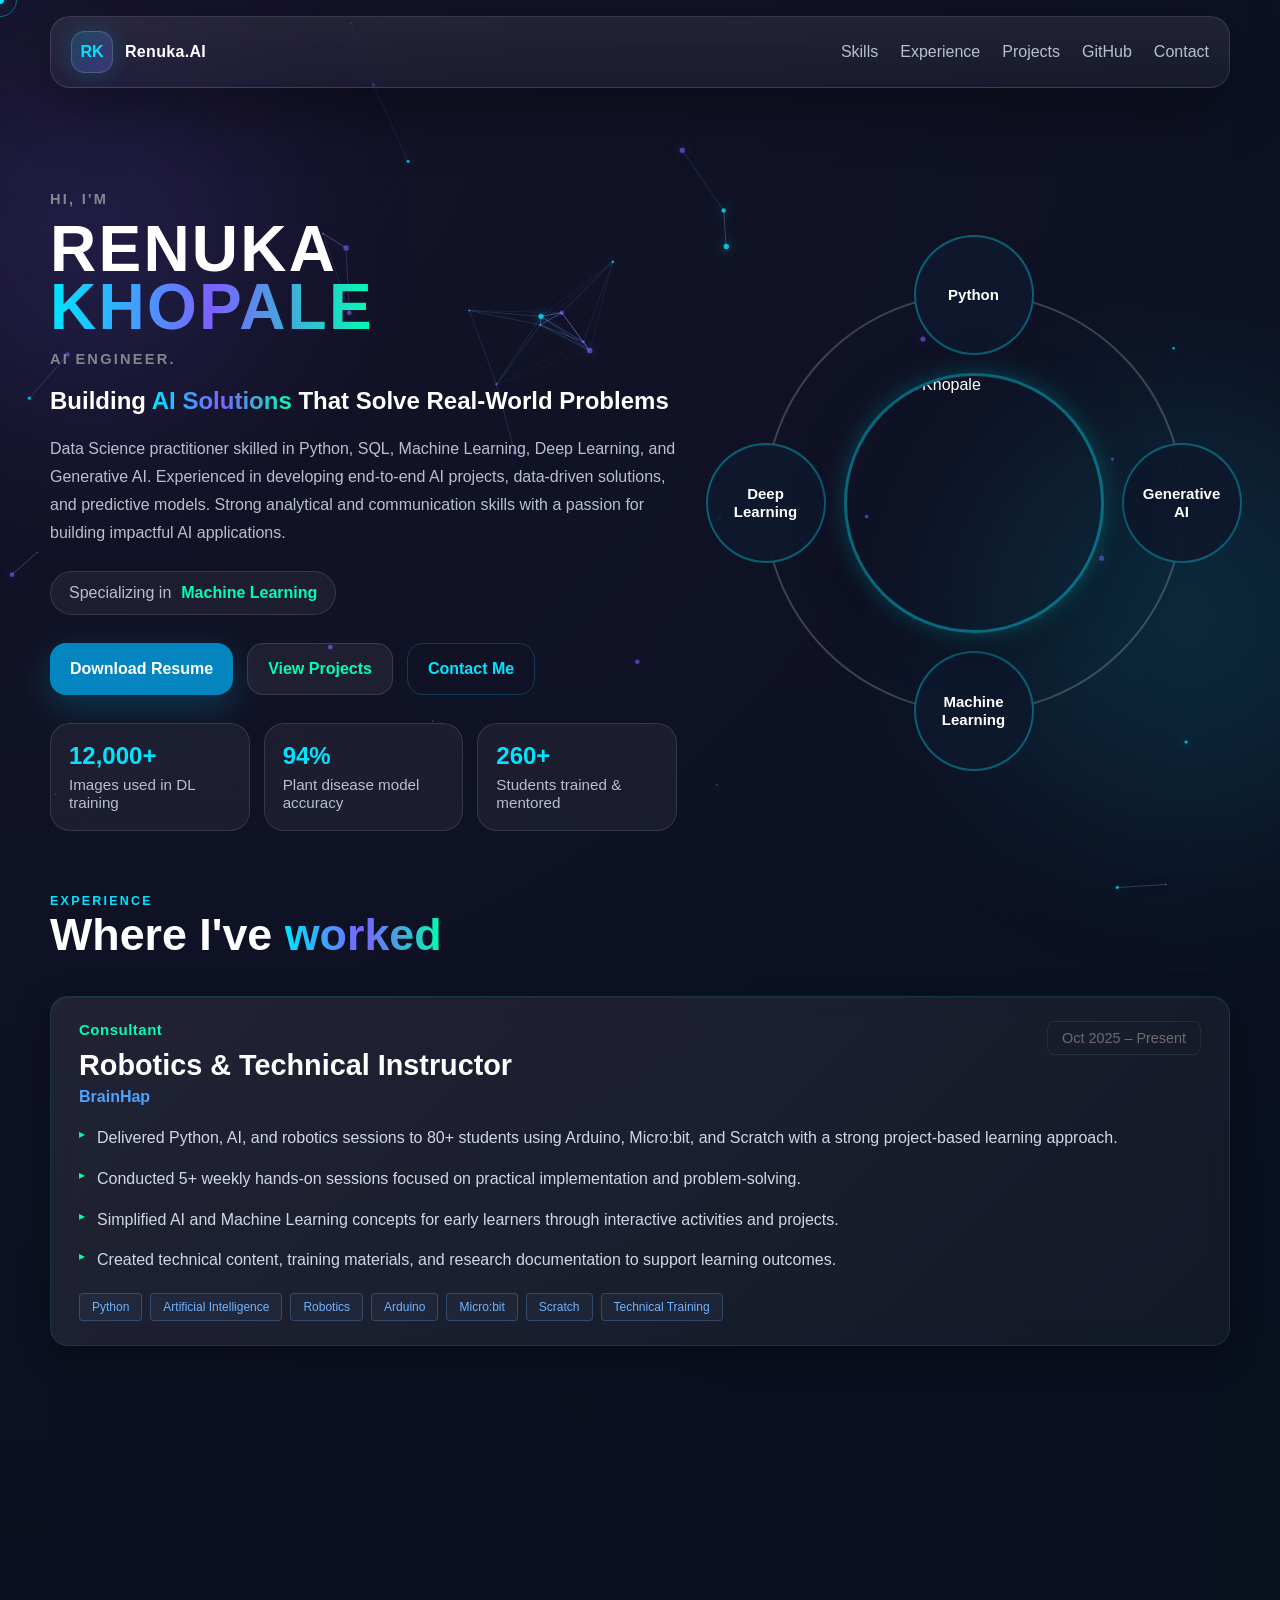
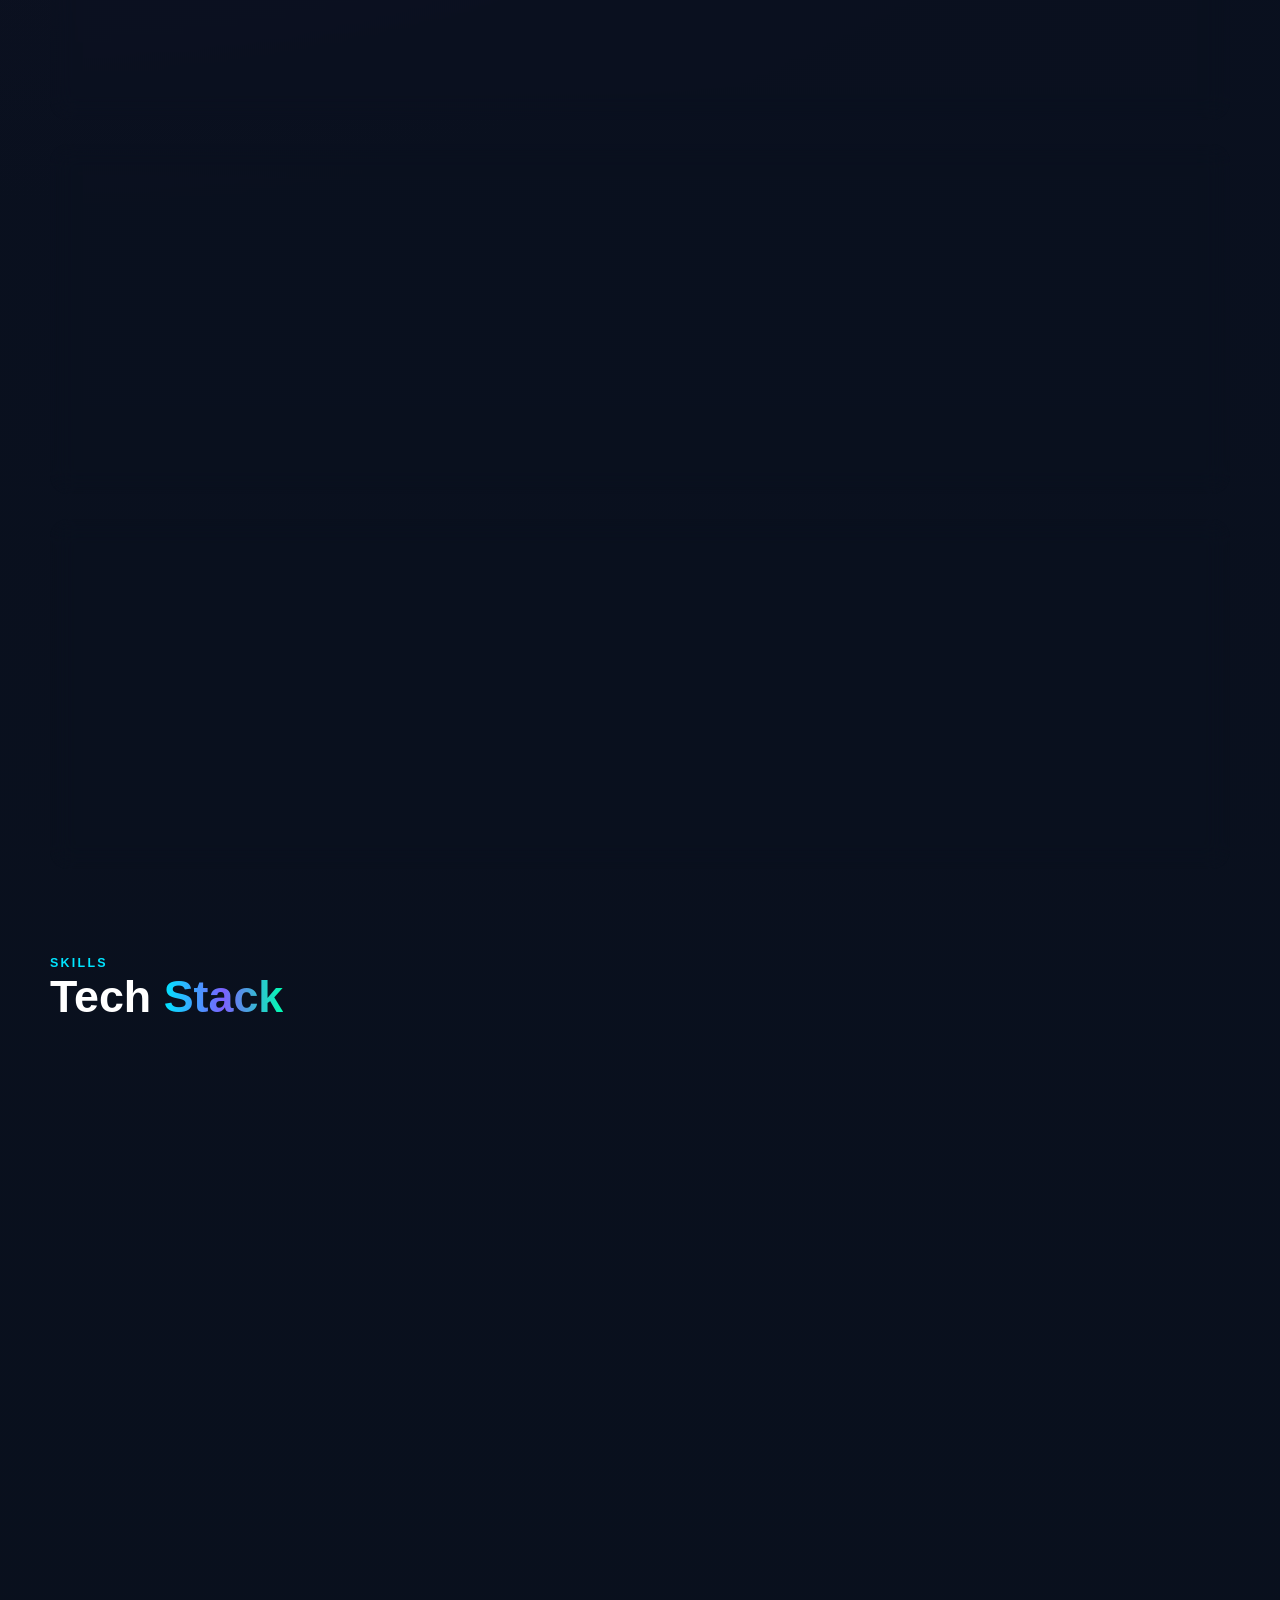
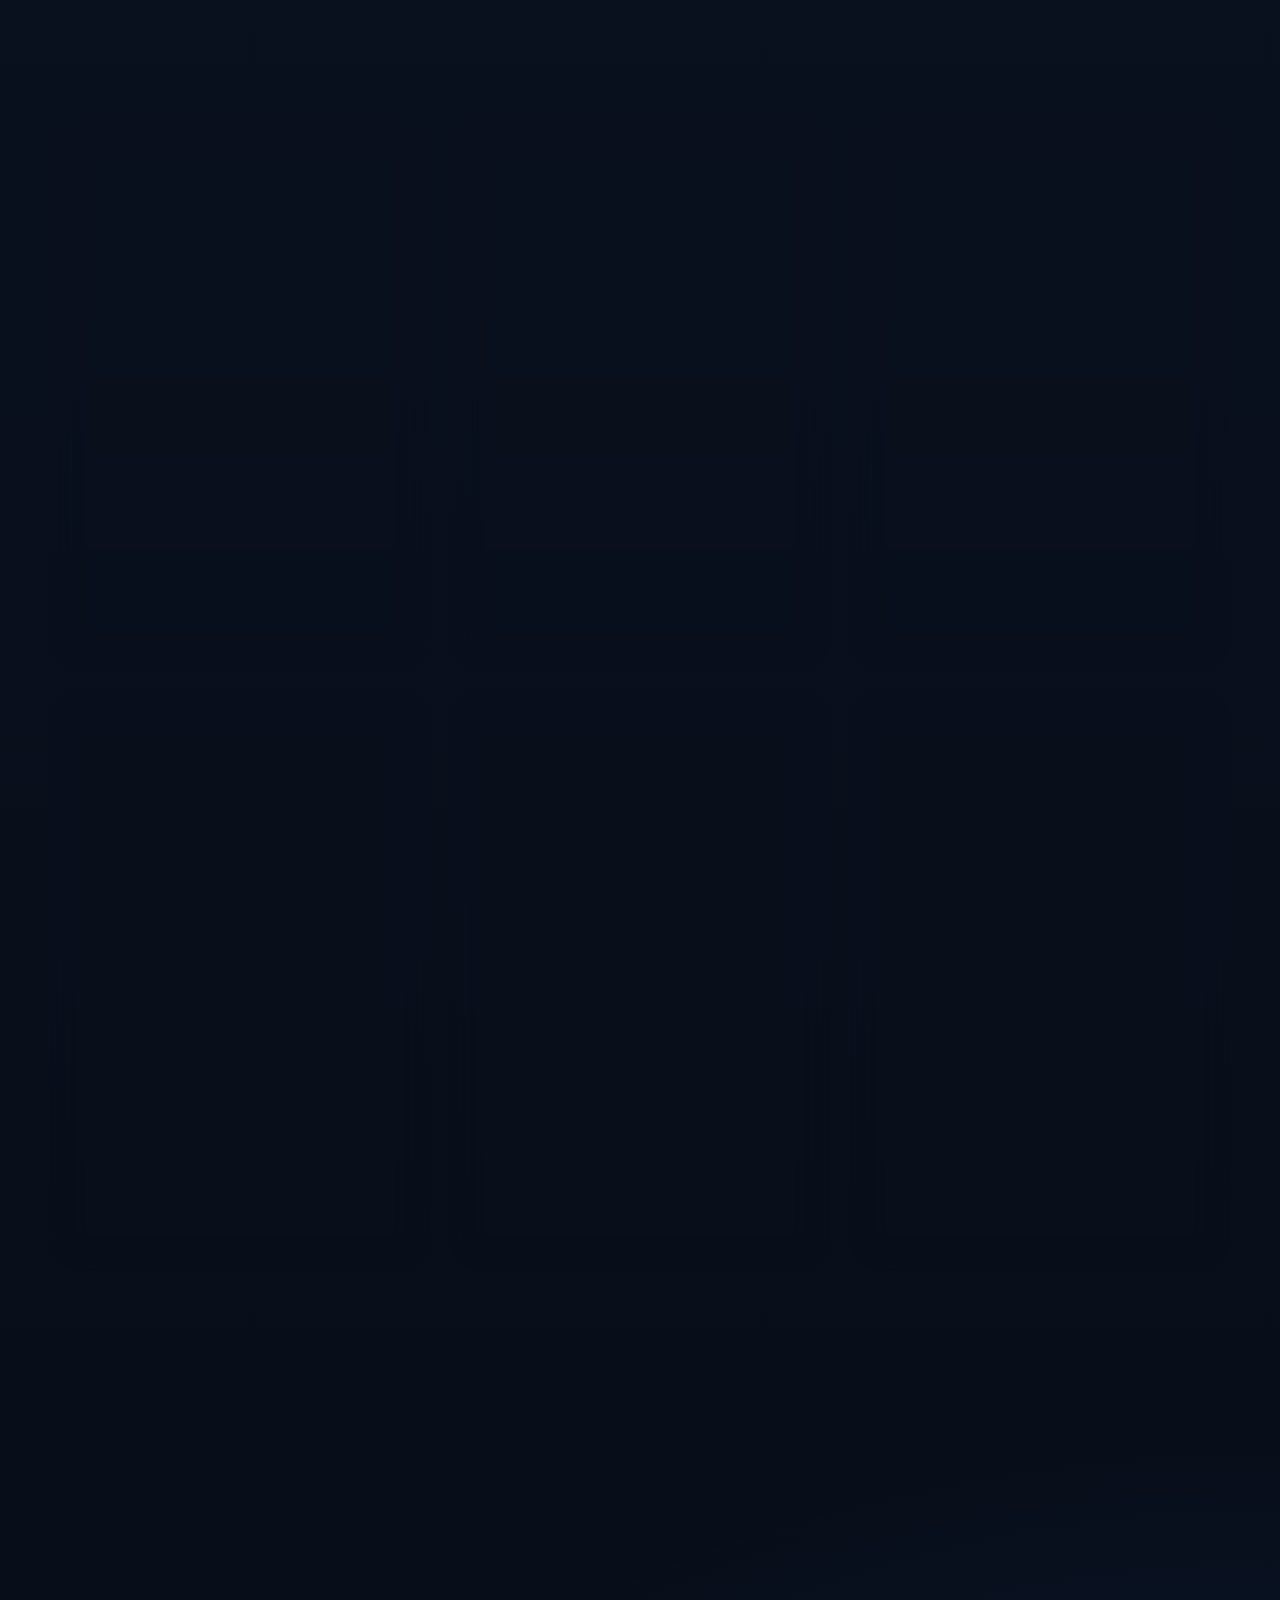
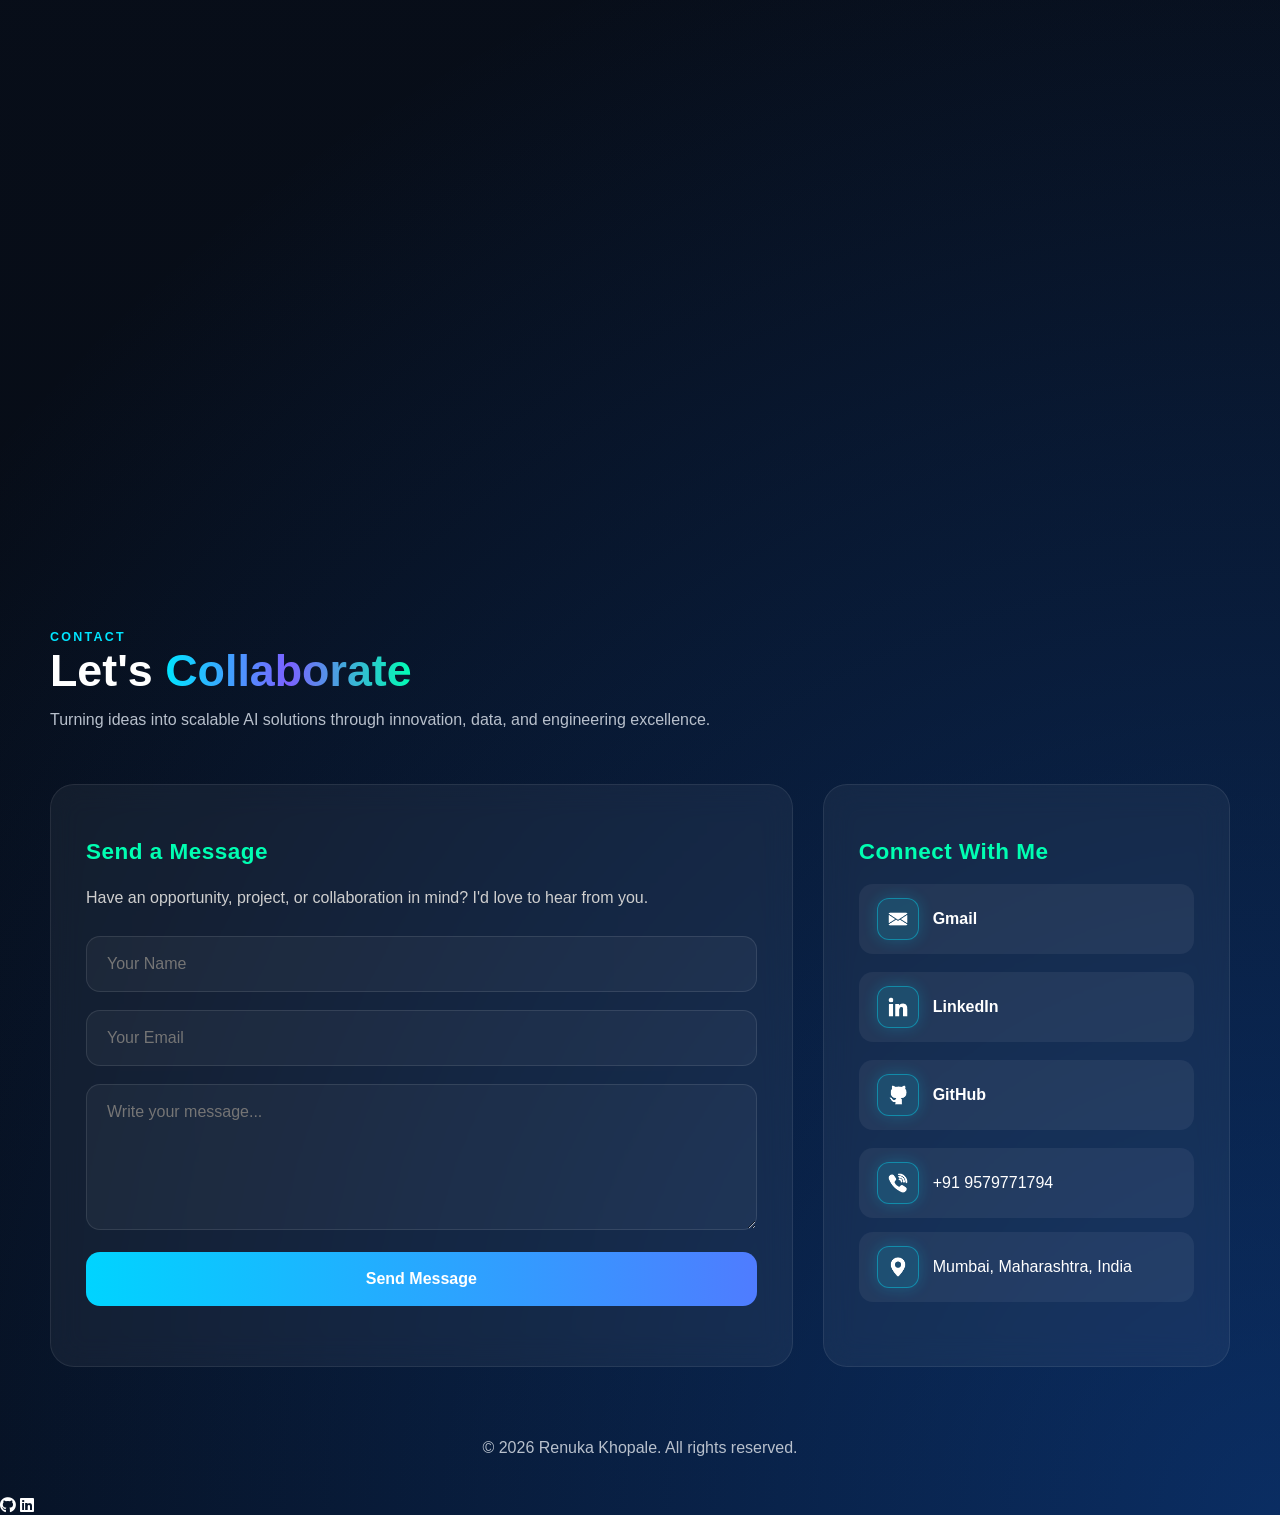
==== index.html @ acc3e75e "Add files via upload" ====
<!DOCTYPE html>
<html lang="en">
  <head>
    <meta charset="UTF-8" />
    <meta name="viewport" content="width=device-width, initial-scale=1.0" />
    <title>Renuka Khopale | AI Engineer Portfolio</title>
    <meta
      name="description"
      content="Premium AI/ML Engineer portfolio for Renuka Khopale featuring machine learning, generative AI, deep learning, NLP, and data science projects."
    />
    <meta
      name="keywords"
      content="Renuka Khopale, AI Engineer, Machine Learning Engineer, Data Scientist, Generative AI, NLP, Computer Vision, TensorFlow, LangChain, Python, SQL"
    />
    <meta name="author" content="Renuka Khopale" />
    <meta property="og:title" content="Renuka Khopale | AI Engineer Portfolio" />
    <meta
      property="og:description"
      content="Building AI Solutions That Solve Real-World Problems. Explore projects, experience, skills, and GitHub activity."
    />
    <meta property="og:type" content="website" />
    <meta property="og:image" content="https://avatars.githubusercontent.com/u/132749195?v=4" />
    <meta name="theme-color" content="#0B1020" />
    <link rel="preconnect" href="https://fonts.googleapis.com" />
    <link rel="preconnect" href="https://fonts.gstatic.com" crossorigin />
    <link
      href="https://fonts.googleapis.com/css2?family=Inter:wght@400;500;600;700;800&family=Space+Grotesk:wght@500;700&display=swap"
      rel="stylesheet"
    />
    <link
      rel="stylesheet"
      href="https://cdnjs.cloudflare.com/ajax/libs/font-awesome/6.5.2/css/all.min.css"
      integrity="sha512-SnH5WK+bZxgPHs44uWIX+LLJAJ9/2PkPKZ5QiAj6Ta86w+fsb2TkfNRXSx4Bx9x1M4TIDZQCSOxhV8u0W6Iw1g=="
      crossorigin="anonymous"
      referrerpolicy="no-referrer"
    />
    <link rel="stylesheet" href="styles.css" />
    <link rel="stylesheet"
          href="https://cdn.jsdelivr.net/gh/devicons/devicon@latest/devicon.min.css">
    <script type="application/ld+json">
      {
        "@context": "https://schema.org",
        "@type": "Person",
        "name": "Renuka Khopale",
        "jobTitle": "AI Engineer | Machine Learning Engineer | Data Scientist",
        "description": "Passionate AI and Data Science professional focused on Machine Learning, Deep Learning, Generative AI, Computer Vision, NLP, and Data Analytics.",
        "url": "#",
        "image": "https://avatars.githubusercontent.com/u/132749195?v=4",
        "email": "mailto:renukaskhopale@gmail.com",
        "sameAs": [
          "https://github.com/RenukaKhopale2023",
          "https://www.linkedin.com/in/renukakhopale/"
        ],
        "address": {
          "@type": "PostalAddress",
          "addressLocality": "Mumbai",
          "addressCountry": "India"
        }
      }
    </script>
    
  </head>
  


  
  <body>
    <canvas id="particle-canvas" aria-hidden="true"></canvas>
    <div class="mesh mesh-1"></div>
    <div class="mesh mesh-2"></div>
    <div class="cursor-dot"></div>
    <div class="cursor-ring"></div>

    <header class="site-header glass">
      <a class="brand" href="#home">
        <span class="brand-mark">RK</span>
        <span class="brand-text">Renuka.AI</span>
      </a>
      <nav class="site-nav" id="siteNav">
        <!-- <a href="#about">About</a> -->
        <a href="#skills">Skills</a>
        <a href="#experience">Experience</a>
        <a href="#projects">Projects</a>
        <a href="#github">GitHub</a>
        <a href="#contact">Contact</a>
      </nav>
      <button class="nav-toggle" id="navToggle" aria-label="Toggle navigation">
        <span></span><span></span><span></span>
      </button>
    </header>

    <main>
      <section class="hero section" id="home">
        <div class="container hero-grid">
          <div class="hero-copy reveal">
            <div class="eyebrow1">
              <!-- <span class="pulse"></span> -->
              <!-- <h1 class="h-name"> -->
      <class="text"><h3>Hi, I'm</h3></class>
      <h1><span class="name-white">Renuka</span><br><span class="gradient-text">Khopale</span><br></h1>
      <h3>AI Engineer.</h3>
    
            </div>
            <h2>
              Building <span class="gradient-text">AI Solutions</span>
              That Solve Real-World Problems
            </h2>
            <p class="hero-subtitle">
              Data Science practitioner skilled in Python, SQL, Machine Learning, 
              Deep Learning, and Generative AI. Experienced in developing end-to-end 
              AI projects, data-driven solutions, and predictive models. Strong analytical 
              and communication skills with a passion for building impactful AI applications.
            </p>
            <div class="typing-wrap glass-soft">
              <span class="typing-label">Specializing in</span>
              <span class="typing-text" id="typingText">Machine Learning</span>
            </div>
            <div class="hero-cta">
              <a class="btn btn-primary magnetic" href="assets/resume/Renuka_KCV.pdf" download>Download Resume</a>
              <a class="btn btn-secondary magnetic" href="#projects">View Projects</a>
              <a class="btn btn-ghost magnetic" href="#contact">Contact Me</a>
            </div>
            <div class="hero-trust-row">
              <div class="mini-stat glass-soft">
                 <strong style="color: var(--primary);">12,000+</strong>
                <span>Images used in DL training</span>
              </div>
              <div class="mini-stat glass-soft">
                <strong style="color: var(--primary);">94%</strong>
                <span>Plant disease model accuracy</span>
              </div>
              <div class="mini-stat glass-soft">
                <strong style="color: var(--primary);">260+</strong>
                <span>Students trained & mentored</span>
              </div>
            </div>
          </div>
           <div class="hero-visual reveal-delay">
            <!-- <div class="avatar-shell glass"> -->


          <div class="profile-orbit">

    <img
        src="https://avatars.githubusercontent.com/u/132749195?v=4"
        alt="Renuka Khopale"
        class="profile-image"
    >

    <div class="orbit">
        <!-- <div class="sg2-icon">⚙️</div> -->
        <div class="skill skill-top">Python</div>
        <div class="skill skill-right">Generative AI</div>
        <div class="skill skill-bottom">Machine Learning</div>
        <div class="skill skill-left">Deep Learning</div>
        
    </div>
</section>
<section class="section" id="experience">
        <div class="container">
          <div class="section-heading reveal">
            <span class="section-kicker">Experience</span>
            
            <h2>Where I've <span class="gradient-text">worked</span></h2>
            
            <!-- <h2>AI Engineer Focused on Data-Driven Solutions</h2> -->
          </div>


  <div class="xp-item">
  <div class="xp-header">
    <div class="xp-role-wrap">
      <div class="xp-badge-row">
        <span class="type-badge tb-consultant">Consultant</span>
      </div>
      <div class="xp-role">Robotics & Technical Instructor</div>
      <div class="xp-co">BrainHap</div>
    </div>
    <div class="xp-period">Oct 2025 – Present</div>
  </div>

  <div class="xp-body">
    <ul class="xp-pts">
      <li>Delivered Python, AI, and robotics sessions to 80+ students using Arduino, Micro:bit, and Scratch with a strong project-based learning approach.</li>
      <li>Conducted 5+ weekly hands-on sessions focused on practical implementation and problem-solving.</li>
      <li>Simplified AI and Machine Learning concepts for early learners through interactive activities and projects.</li>
      <li>Created technical content, training materials, and research documentation to support learning outcomes.</li>
    </ul>

    <div class="xp-chips">
      <span class="xchip">Python</span>
      <span class="xchip">Artificial Intelligence</span>
      <span class="xchip">Robotics</span>
      <span class="xchip">Arduino</span>
      <span class="xchip">Micro:bit</span>
      <span class="xchip">Scratch</span>
      <span class="xchip">Technical Training</span>
    </div>
  </div>
</div>
<div class="xp-item">
  <div class="xp-header">
    <div class="xp-role-wrap">
      <div class="xp-badge-row">
        <span class="type-badge tb-consultant">STEM Training</span>
      </div>
      <div class="xp-role">Robotics Educator</div>
      <div class="xp-co">Robobox</div>
    </div>
    <div class="xp-period">Jun 2025 – Sep 2025</div>
  </div>

  <div class="xp-body">
    <ul class="xp-pts">
      <li>Trained 60+ students in hardware programming, sensors, and circuit design through a structured STEM curriculum.</li>
      <li>70% of learners successfully built independent robotics and automation projects.</li>
      <li>Strengthened debugging, logical reasoning, and analytical thinking through hands-on activities.</li>
      <li>Bridged hardware concepts with software problem-solving using practical project-based learning.</li>
    </ul>

    <div class="xp-chips">
      <span class="xchip">Robotics</span>
      <span class="xchip">Arduino</span>
      <span class="xchip">Sensors</span>
      <span class="xchip">Circuit Design</span>
      <span class="xchip">STEM Education</span>
      <span class="xchip">Hardware Programming</span>
      <span class="xchip">Problem Solving</span>
    </div>
  </div>
</div>
           <div class="xp-item">
  <div class="xp-header">
    <div class="xp-role-wrap">
      <div class="xp-badge-row">
        <span class="type-badge tb-consultant">Education</span>
      </div>
      <div class="xp-role">Computer Teacher</div>
      <div class="xp-co">Felix Convent</div>
    </div>
    <div class="xp-period">Jun 2024 – May 2025</div>
  </div>

  <div class="xp-body">
    <ul class="xp-pts">
      <li>Delivered computer literacy and MS Office training to 120+ primary students across 10 grade levels.</li>
      <li>Improved student confidence in classroom computer-based tasks by 35% through interactive learning methods.</li>
      <li>Designed lesson plans tailored to three different learning ability levels to improve engagement and understanding.</li>
      <li>Strengthened communication, presentation, and classroom management skills while teaching diverse student groups.</li>
    </ul>

    <div class="xp-chips">
      <span class="xchip">MS Office</span>
      <span class="xchip">Computer Literacy</span>
      <span class="xchip">Lesson Planning</span>
      <span class="xchip">Classroom Management</span>
      <span class="xchip">Communication</span>
      <span class="xchip">Presentation Skills</span>
      <span class="xchip">Student Training</span>
    </div>
  </div>
</div>
            <div class="xp-item">
  <div class="xp-header">
    <div class="xp-role-wrap">
      <div class="xp-badge-row">
        <span class="type-badge tb-consultant">Internship</span>
      </div>
      <div class="xp-role">Data Science Intern</div>
      <div class="xp-co">Onprice Infotech Pvt. Ltd.</div>
    </div>
    <div class="xp-period">Dec 2023 – Apr 2024</div>
  </div>

  <div class="xp-body">
    <ul class="xp-pts">
      <li>Worked on data cleaning, preprocessing, visualization, and predictive modeling using Python, SQL, and machine learning techniques.</li>
      <li>Built and evaluated classification models using Scikit-Learn for data-driven insights and prediction tasks.</li>
      <li>Utilized MySQL queries for reporting, analysis, and extracting actionable business information.</li>
      <li>Developed modular and reusable Python applications following Object-Oriented Programming (OOP) principles.</li>
    </ul>

    <div class="xp-chips">
      <span class="xchip">Python</span>
      <span class="xchip">SQL</span>
      <span class="xchip">MySQL</span>
      <span class="xchip">Scikit-Learn</span>
      <span class="xchip">Machine Learning</span>
      <span class="xchip">Data Analysis</span>
      <span class="xchip">OOP</span>
    </div>
  </div>
</div>
          </div>
        </div>
      </section>
   
      <section class="section" id="skills">
        <div class="container">
          <div class="section-heading reveal">
            <span class="section-kicker">Skills</span>
            <h2>Tech <span class="gradient-text">Stack</span></h2>
          </div>
          <div class="skills-grid">
            <article class="skill-card glass tilt-card reveal">
            <strong style="color: var(--primary);">Machine Learning</strong>
            <div class="skill-head">
            </div>

              <ul class="tag-list">
                <li>Scikit-Learn</li><li>XGBoost</li><li>Random Forest</li><li>SVM</li>
              </ul>
              <div class="skill-meter"><span style="width: 88%"></span></div>
              <small>Classification, feature engineering, evaluation</small>
            </article>
            <article class="skill-card glass tilt-card reveal">
               <strong style="color: var(--primary);">Deep Learning</strong>
            <div class="skill-head">
            </div>
              <ul class="tag-list">
                <li>TensorFlow</li><li>Keras</li><li>PyTorch</li><li>OpenCV</li>
              </ul>
              <div class="skill-meter"><span style="width: 84%"></span></div>
              <small>Training pipelines, augmentation, image models</small>
            </article>
            <article class="skill-card glass tilt-card reveal">
              <strong style="color: var(--primary);">Generative AI</strong>
              <div class="skill-head">
              </div>
              <ul class="tag-list">
                <li>LangChain</li><li>OpenAI</li><li>RAG</li><li>Vector Databases</li>
              </ul>
              <div class="skill-meter"><span style="width: 90%"></span></div>
              <small>Prompt workflows, retrieval, LLM applications</small>
            </article>
            <article class="skill-card glass tilt-card reveal">
              <strong style="color: var(--primary);">Programming</strong>
            <div class="skill-head">
            </div>
              <ul class="tag-list">
                <li>Python</li><li>SQL</li><li>C++</li><li>OOP</li>
              </ul>
              <div class="skill-meter"><span style="width: 86%"></span></div>
              <small>Clean modular coding and API integration</small>
            </article>
            <article class="skill-card glass tilt-card reveal">
              <strong style="color: var(--primary);">Data Analytics</strong>
              <div class="skill-head">
              </div>
              <ul class="tag-list">
                <li>Pandas</li><li>NumPy</li><li>Power BI</li><li>Excel</li>
              </ul>
              <div class="skill-meter"><span style="width: 82%"></span></div>
              <small>Data cleaning, dashboards, business insight extraction</small>
            </article>
            <article class="skill-card glass tilt-card reveal">
              <strong style="color: var(--primary);">Web Technologies</strong>
              <div class="skill-head">
              </div>
              <ul class="tag-list">
                <li>Flask</li><li>Streamlit</li><li>HTML</li><li>CSS</li>
              </ul>
              <div class="skill-meter"><span style="width: 80%"></span></div>
              <small>Interactive web apps and AI demos</small>
            </article>
            <article class="skill-card glass tilt-card reveal">
              <strong style="color: var(--primary);">Visualization</strong>
              <div class="skill-head">
              </div>
              <ul class="tag-list">
                <li>Matplotlib</li><li>Seaborn</li><li>Plotly</li><li>Canva</li>
              </ul>
              <div class="skill-meter"><span style="width: 78%"></span></div>
              <small>Insight communication and narrative visualization</small>
            </article>
            <article class="skill-card glass tilt-card reveal">
              <strong style="color: var(--primary);">Databases & Tools</strong>
              <div class="skill-head">
              </div>
              <ul class="tag-list">
                <li>MySQL</li><li>Queries & Joins</li><li>Indexing</li><li>GitHub</li>
              </ul>
              <div class="skill-meter"><span style="width: 79%"></span></div>
              <small>Structured data workflows and developer tooling</small>
            </article>
          </div>
        </div>
      </section>


      <section class="section" id="projects">
        <div class="container">
          <div class="section-heading reveal">
            <span class="section-kicker">Projects</span>
            <h2>Real <span class="gradient-text">Impact</span></h2>
          </div>
          <div class="project-grid">
            
            <article class="project-card glass tilt-card reveal">
              <!-- <div class="project-visual visual-1"><span>CV + TensorFlow</span></div> -->
<div class="project-visual">
    <img src="leaf-01.png" alt="AI Crop Diagnosis">
    <span class="project-badge">CV + TensorFlow</span>
</div>
              <div class="project-body">
                <h3>AI Crop Diagnosis</h3>
                <p>Built an end-to-end Oil Leaf Disease Prediction model using CNNs for accurate agricultural disease detection and analysis.</p>
                <div class="project-tags"><span>Python</span><span>TensorFlow</span><span>Flask</span><span>OpenCV</span></div>
                <div class="project-actions">
                  <button class="btn btn-secondary open-modal" data-project="leaf">Live Demo</button>
                  <a class="btn btn-ghost" href="https://github.com/Renukaskhopale/AI-Crop-Diagnosis" target="_blank" rel="noreferrer">GitHub</a>
                </div>
              </div>
            </article>


    <article class="project-card glass tilt-card reveal">
  <div class="project-visual">
    <img src="Cold Mail-01-01.png" alt="AI-Powered Cold Email Generator">
    <span class="project-badge">RAG+LLM</span>
</div>
  <div class="project-body">
    <h3>AI-Powered Cold Email Generator</h3>
    <p>Developed a LangChain-based AI system generating personalized cold emails through context-aware retrieval and LLM responses.</p>

    <div class="project-tags">
      <span>LangChain</span>
      <span>RAG</span>
      <span>Meta Llama</span>
      <span>Streamlit</span>
      <span>Python</span>
    </div>

    <div class="project-actions">
      <button class="btn btn-secondary open-modal" data-project="coldemail">
        Live Demo
      </button>

      <a
        class="btn btn-ghost"
        href="https://github.com/Renukaskhopale/AI-Powered-Cold-Email-Generator"
        target="_blank"
        rel="noreferrer"
      >
        GitHub
      </a>
    </div>
  </div>
</article>


            <article class="project-card glass tilt-card reveal">
              <div class="project-visual">
    <img src="Ai agent.png" alt="AI-Powered Cold Email Generator">
    <span class="project-badge">Multi Ai Agent</span>
</div>
              <div class="project-body">
                <h3>Multi-Agent AI Career Assistant</h3>
                <p>Developed a RAG-based Multi-PDF chatbot using LangChain and vector search for accurate, context-aware document retrieval.</p>
                <div class="project-tags"><span>LangChain</span><span>OpenAI</span><span>FastAPI</span><span>OpenAI</span><span>RAG</span><span>PyTorch</span></div>
                <div class="project-actions">
                  <button class="btn btn-secondary open-modal" data-project="career">Live Demo</button>
                  <a class="btn btn-ghost" href="https://github.com/Renukaskhopale/Multi-Agent-AI-Career-Assistant" target="_blank" rel="noreferrer">GitHub</a>
                </div>
              </div>
            </article>


<article class="project-card glass tilt-card reveal">
  <div class="project-visual">
    <img src="Multi PDF Chatbots.png" alt="AI-Powered Cold Email Generator">
    <span class="project-badge">RAG + LLM</span>
</div>

  <div class="project-body">
    <h3>Multi-PDF Chatbot</h3>

    <p>
      Created a conversational document assistant that provides accurate answers and improves information discovery across multiple PDFs.
    </p>

    <div class="project-tags">
      

      <span>LangChain</span>
      <span>FAISS</span>
      <span>Gemini</span>
      <span>Streamlit</span>
      <span>Python</span>
    </div>

    <div class="project-actions">
      <button class="btn btn-secondary open-modal" data-project="pdfchatbot">
        Live Demo
      </button>

      <a
        class="btn btn-ghost"
        href="https://github.com/Renukaskhopale/Multi-PDF-Chatbot"
        target="_blank"
        rel="noreferrer"
      >
        GitHub
      </a>
    </div>
  </div>
</article>

            <article class="project-card glass tilt-card reveal">
              <div class="project-visual">
    <img src="NLP + Health.png" alt="AI-Powered Cold Email Generator">
    <span class="project-badge">NLP + Health</span>
</div>
              <div class="project-body">
                <h3>AI Healthcare Symptom Analyzer</h3>
                <p>NLP-driven assistant that analyzes symptom descriptions and generates preliminary structured health insights for awareness and triage support.</p>
                <div class="project-tags"><span>NLTK</span><span>spaCy</span><span>Scikit-Learn</span><span>Text Classification</span><span>Sentiment Analysis</span></div>
                <div class="project-actions">
                  <button class="btn btn-secondary open-modal" data-project="health">Live Demo</button>
                  <a class="btn btn-ghost" href="https://github.com/Renukaskhopale/AI-Healthcare-Symptom-Analyzer" target="_blank" rel="noreferrer">GitHub</a>
                </div>
              </div>
            </article>

            <article class="project-card glass tilt-card reveal">
              <div class="project-visual">
    <img src="Vision + Mobility.png" alt="AI-Powered Cold Email Generator">
    <span class="project-badge">Vision + Mobility</span>
</div>
              <div class="project-body">
                <h3>Urban Mobility Intelligence</h3>
                <p>Computer vision solution for monitoring roads, detecting vehicle density, and predicting congestion trends for smarter traffic decisions.</p>
                <div class="project-tags"><span>YOLO</span><span>OpenCV</span><span>Python</span><span>Deep Learning</span>
<span>Computer Vision</span></div>
                <div class="project-actions">
                  <button class="btn btn-secondary open-modal" data-project="traffic">Live Demo</button>
                  <a class="btn btn-ghost" href="https://github.com/Renukaskhopale/Urban-Mobility-Intelligence" target="_blank" rel="noreferrer">GitHub</a>
                </div>
              </div>
            </article>
          </div>
        </div>
      </section>

      <section class="section" id="certifications">
        <div class="container">
          <div class="section-heading reveal">
            <span class="section-kicker">Certifications</span>
            <h2>Expertise <span class="gradient-text">Development</span></h2>
          </div>
          <div class="cert-grid">
            <a class="cert-card glass reveal tilt-card" href="https://www.linkedin.com/in/renukakhopale/" target="_blank" rel="noreferrer">
              <span class="cert-org">Simplilearn</span>
              <h3>Introduction to Data Science</h3>
              <p>Issued Jan 2023</p>
              <span class="cert-link">Credential Reference ↗</span>
            </a>
            <a class="cert-card glass reveal tilt-card" href="https://www.linkedin.com/in/renukakhopale/" target="_blank" rel="noreferrer">
              <span class="cert-org">Udemy</span>
              <h3>HTML And CSS</h3>
              <p>Issued Aug 2021</p>
              <span class="cert-link">Credential Reference ↗</span>
            </a>
            <a class="cert-card glass reveal tilt-card" href="https://www.linkedin.com/in/renukakhopale/" target="_blank" rel="noreferrer">
              <span class="cert-org">EDUONIX</span>
              <h3>Introduction to Programming Using Python</h3>
              <p>Issued Aug 2021</p>
              <span class="cert-link">Credential Reference ↗</span>
            </a>
            <a class="cert-card glass reveal tilt-card" href="https://www.linkedin.com/in/renukakhopale/" target="_blank" rel="noreferrer">
              <span class="cert-org">Simplilearn</span>
              <h3>Data Science With Python</h3>
              <p>Listed on professional profile</p>
              <span class="cert-link">Credential Reference ↗</span>
            </a>
            <a class="cert-card glass reveal tilt-card" href="https://www.linkedin.com/in/renukakhopale/" target="_blank" rel="noreferrer">
              <span class="cert-org">Simplilearn</span>
              <h3>Machine Learning</h3>
              <p>Listed on professional profile</p>
              <span class="cert-link">Credential Reference ↗</span>
            </a>
          </div>
        </div>
      </section>

      <section class="section" id="achievements">
        <div class="container">
          <div class="section-heading reveal">
            <span class="section-kicker">Achievements</span>
            <h2>Success <span class="gradient-text">Stories</span></h2>
            
          </div>
          <div class="achievement-grid">
            <div class="achievement-card glass reveal tilt-card">
              
              <strong class="count gradient-text" data-target="6">0</strong><br>
              <span class="achievement-label">Projects</span>
            </div>
            <div class="achievement-card glass reveal tilt-card">
              <strong class="count gradient-text" data-target="5">0</strong><br>
              <span class="achievement-label">Certificates</span>
            </div>
            <div class="achievement-card glass reveal tilt-card">
                           <strong class="count gradient-text" data-target="260">0</strong><br>
                            <span class="achievement-label">Students Mentored</span>
            </div>
            <div class="achievement-card glass reveal tilt-card">
              <strong class="count gradient-text" data-target="94">0</strong><br>
                 <span class="achievement-label">Model Accuracy</span>
            </div>
          </div>
        </div>
      </section>

     

<section class="section" id="achievements">
        <div class="container">
          <div class="section-heading reveal">
            <span class="section-kicker">CONTACT</span>
           
             <h2>Let's <span class="gradient-text">Collaborate</span></h2>
        <p>
            Turning ideas into scalable AI solutions through innovation,
            data, and engineering excellence.
        </p>
    </div>

    <div class="contact-container">

        <!-- LEFT SIDE FORM -->


   


        <div class="contact-form-box">
            <!-- <h3>Send a Message</h3> -->
            <span class="type-badge tb-consultant"><h2>Send a Message</h2></span>
            <p>
                Have an opportunity, project, or collaboration in mind?
                I'd love to hear from you.
            </p>

            <form id="contact-form">

             <input type="text" name="from_name" placeholder="Your Name" required>

    <input type="email" name="from_email" placeholder="Your Email" required>

    <textarea name="message" rows="6" placeholder="Write your message..." required></textarea>

    <button type="submit">Send Message</button>

    <p id="status-message"></p>

</form>
        </div>

        <!-- RIGHT SIDE SOCIAL CARD -->
        <div class="contact-info-box">

          <span class="type-badge tb-consultant" id="contact">
    <h2>Connect With Me</h2>
</span>
 <!-- <p>Open to AI, Data Science, Machine Learning and Generative AI opportunities.</p> -->

<div class="social-links">

   <a href="mailto:renukaskhopale@gmail.com" target="_blank" class="linkedin-link">
    <div class="contact-icon">
        <img src="Icons-07.png" alt="Gmail">
    </div>
    <span>Gmail</span>
</a>

    <a href="https://www.linkedin.com/in/renukakhopale/" target="_blank" class="linkedin-link">
    <div class="contact-icon">
        <img src="Icons-09.png" alt="LinkedIn">
    </div>
    <span>LinkedIn</span>
</a>

 <a href="https://github.com/RenukaKhopale2023/" target="_blank" class="github-link">
    <div class="contact-icon">
        <img src="Icons-08.png" alt="GitHub">
    </div>
    <span>GitHub</span>
</a>
<div class="contact-info">

  <div class="contact-item">
      <div class="contact-icon">
        <img src="Icons-10.png" alt="GitHub">
    </div>
   
    <span>+91 9579771794</span>
</div>
    <div class="contact-item">
      <div class="contact-icon">
        <img src="Icons-11.png" alt="GitHub">
    </div>
   
    <span>Mumbai, Maharashtra, India</span>
</div>

</div>

            </div>

        </div>

    </div>

</form>
          </div>
        </div>
      </section>
    </main>

    <footer class="site-footer">
      <!-- <div class="container footer-grid"> -->
        <div>
          
      <div class="footer-bottom">
        <span>© <span id="year"></span> Renuka Khopale. All rights reserved.</span>
      </div>
    </footer>
    
    <div class="project-modal" id="projectModal" aria-hidden="true">
      <div class="modal-backdrop" data-close="true"></div>
      <div class="modal-card glass">
        <button class="modal-close" id="modalClose" aria-label="Close modal">×</button>
        <span class="modal-kicker">Project Preview</span>
        <h3 id="modalTitle">Project Title</h3>
        <p id="modalDescription">Project description</p>
        <ul id="modalFeatures" class="modal-features"></ul>
      </div>
    </div>

    <div class="floating-social">
    <a href="https://github.com/RenukaKhopale2023"
       target="_blank"
       aria-label="GitHub">
        <i class="fa-brands fa-github"></i>
    </a>

    <a href="https://www.linkedin.com/in/renukakhopale/"
       target="_blank"
       aria-label="LinkedIn">
        <i class="fa-brands fa-linkedin"></i>
    </a>
</div>

<script src="script.js"></script>
<script src="https://cdn.jsdelivr.net/npm/@emailjs/browser@4/dist/email.min.js"></script>
<script src="https://cdn.jsdelivr.net/npm/@emailjs/browser@4/dist/email.min.js"></script>

<script>
document.addEventListener("DOMContentLoaded", () => {

    emailjs.init({
        publicKey: "1EbYSazkoF5-cvOU3"
    });

    const form = document.getElementById("contact-form");
    const status = document.getElementById("status-message");

    if (!form) {
        console.error("contact-form not found");
        return;
    }

    form.addEventListener("submit", function (e) {

        e.preventDefault();

        if (status) {
            status.textContent = "Sending...";
        }

        emailjs.sendForm(
            "service_33mpkae",
            "template_uf6kmug",
            this
        )
        .then(() => {

            if (status) {
                status.textContent =
                    "✅ Message sent successfully!";
            }

            form.reset();

        })
        .catch((error) => {

            console.error(error);

            if (status) {
                status.textContent =
                    "❌ Failed to send message";
            }

        });

    });

});
</script>

</body>
</body>


</html>
---- styles.css ----
:root {
  --bg: #0b1020;
  --bg-soft: #121a33;
  --panel: rgba(255, 255, 255, 0.06);
  --panel-strong: rgba(255, 255, 255, 0.1);
  --border: rgba(255, 255, 255, 0.12);
  --text: #ffffff;
  --muted: #b8c0cc;
  --primary: #00e5ff;
  --secondary: #7b61ff;
  --accent: #00ffb2;
  --shadow: 0 20px 60px rgba(0, 0, 0, 0.35);
  --radius-lg: 28px;
  --radius-md: 20px;
  --radius-sm: 14px;
  --container: min(1180px, calc(100vw - 2rem));
}

.name-white {
    color: var(--text);
}

.name-white {
    color: white;
}
* {
  box-sizing: border-box;
}

html {
  scroll-behavior: smooth;
}

body {
  margin: 0;
  font-family: 'Montserrat', sans-serif;
  background:
    radial-gradient(circle at top left, rgba(24, 20, 44, 0.842), transparent 28%),
    radial-gradient(circle at bottom right, rgba(18, 105, 235, 0.363), transparent 26%),
    linear-gradient(180deg, #0a1020 0%, #09101d 55%, #060b14 100%);
  color: var(--text);
  overflow-x: hidden;
}

body.menu-open {
  overflow: hidden;
}

a {
  color: inherit;
  text-decoration: none;
}

img {
  max-width: 100%;
  display: block;
}

button,
input,
textarea {
  font: inherit;
}

button {
  border: 0;
  cursor: pointer;
}

#particle-canvas {
  position: fixed;
  inset: 0;
  width: 100%;
  height: 100%;
  z-index: -3;
}

.mesh {
  position: fixed;
  border-radius: 999px;
  filter: blur(90px);
  opacity: 0.5;
  z-index: -2;
  pointer-events: none;
}

.mesh-1 {
  width: 340px;
  height: 340px;
  top: 8%;
  left: -80px;
  background: rgba(123, 97, 255, 0.28);
  animation: floatBlob 14s ease-in-out infinite;
}

.mesh-2 {
  width: 420px;
  height: 420px;
  right: -120px;
  bottom: 8%;
  background: rgba(0, 229, 255, 0.22);
  animation: floatBlob 18s ease-in-out infinite reverse;
}

.container {
  width: var(--container);
  margin: 0 auto;
}

.section {
  position: relative;
  padding: 30px 0;
}

.glass,
.glass-soft {
  border: 1px solid var(--border);
  backdrop-filter: blur(18px);
  -webkit-backdrop-filter: blur(18px);
}

.glass {
  background: linear-gradient(180deg, rgba(255,255,255,0.08), rgba(255,255,255,0.04));
  box-shadow: var(--shadow);
}

.glass-soft {
  background: #ffffff0d;
}

.site-header {
  position: sticky;
  top: 16px;
  z-index: 50;
  width: var(--container);
  margin: 16px auto 0;
  border-radius: 20px;
  padding: 14px 20px;
  display: flex;
  align-items: center;
  justify-content: space-between;
}

.brand,
.footer-brand {
  display: inline-flex;
  align-items: center;
  gap: 12px;
  font-family: 'Montserrat', sans-serif;
  font-weight: 600;
}

.brand-mark {
  width: 42px;
  height: 42px;
  border-radius: 14px;
  display: grid;
  place-items: center;
  background: linear-gradient(135deg, rgba(0,229,255,0.18), rgba(123,97,255,0.3));
  border: 1px solid rgba(255,255,255,0.16);
  color: var(--primary);
  box-shadow: 0 0 24px rgba(0,229,255,0.18);
}

.brand-text {
  letter-spacing: 0.02em;
}

.site-nav {
  display: flex;
  gap: 22px;
  color: var(--muted);
}

.site-nav a {
  position: relative;
  transition: color 0.25s ease;
}

.site-nav a::after {
  content: '';
  position: absolute;
  left: 0;
  bottom: -6px;
  width: 100%;
  height: 2px;
  transform: scaleX(0);
  transform-origin: left;
  background: linear-gradient(90deg, var(--primary), var(--accent));
  transition: transform 0.3s ease;
}

.site-nav a:hover,
.site-nav a.active {
  color: var(--text);
}

.site-nav a:hover::after,
.site-nav a.active::after {
  transform: scaleX(1);
}

.nav-toggle {
  display: none;
  width: 48px;
  height: 48px;
  border-radius: 14px;
  background: rgba(255,255,255,0.05);
  align-items: center;
  justify-content: center;
  flex-direction: column;
  gap: 5px;
}

.nav-toggle span {
  width: 22px;
  height: 2px;
  background: #fff;
  border-radius: 99px;
  transition: 0.3s ease;
}

.hero {
  padding-top: 88px;
}

.hero-grid {
  display: grid;
  grid-template-columns: 1.1fr 0.9fr;
  gap: 40px;
  align-items: center;
}

.eyebrow1,
.section-kicker {
  /* display: inline-flex; */
  /* align-items: center; */
  gap: 15px;
  color: rgba(205, 230, 211, 0.548);
  text-transform: uppercase;
  letter-spacing: 0.18em;
  font-size: 0.78rem;
  font-weight: 600;
}

.eyebrow,
.section-kicker {
  /* display: inline-flex; */
  /* align-items: center; */
  gap: 10px;
  color: var(--primary);
  text-transform: uppercase;
  letter-spacing: 0.18em;
  font-size: 0.78rem;
  font-weight: 600;
}

.pulse,
.status-dot {
  width: 10px;
  height: 10px;
  border-radius: 999px;
  background: var(--accent);
  box-shadow: 0 0 0 0 rgba(0, 255, 178, 0.65);
  animation: pulse 2s infinite;
}

.hero h1,
.section-heading h2 {
  font-family: 'Montserrat', sans-serif;
  line-height: 0.9;
  margin: 5px 0;
}

.hero h1 {
  font-size: clamp(2.7rem, 5vw, 5rem);
  max-width: 12ch;
}

.gradient-text1 {
  background: linear-gradient(80deg, var(--primary), var(--text), var(--accent));
  -webkit-background-clip: text;
  background-clip: text;
  color: transparent;
}
.gradient-text {
  background: linear-gradient(90deg, var(--primary), var(--secondary), var(--accent));
  -webkit-background-clip: text;
  background-clip: text;
  color: transparent;
}

.hero-subtitle,
.section-heading p,
.about-timeline p,
.project-body p,
.cert-card p,
.contact-card,
.contact-form,
.site-footer p,
.repo-card p,
.github-panel p,
.experience-content p,
.experience-content li {
  color: var(--muted);
  line-height: 1.75;
}

.typing-wrap {
  margin-top: 24px;
  width: fit-content;
  border-radius: 999px;
  padding: 12px 18px;
  display: flex;
  gap: 10px;
  align-items: center;
}

.typing-label {
  color: var(--muted);
}

.typing-text {
  color: var(--accent);
  font-weight: 700;
}

.background-element{
    position: absolute;
    z-index: 1;
}

.github-link{
    position: relative;
    z-index: 10;
}

.hero-cta {
  display: flex;
  flex-wrap: wrap;
  gap: 14px;
  margin-top: 28px;
}

.btn {
  display: inline-flex;
  align-items: center;
  justify-content: center;
  min-height: 52px;
  padding: 0 20px;
  border-radius: 16px;
  font-weight: 700;
  transition: transform 0.25s ease, box-shadow 0.25s ease, background 0.25s ease;
  position: relative;
  overflow: hidden;
}

.btn:hover {
  transform: translateY(-3px);
}

.btn-primary {
  background: linear-gradient(135deg, rgb(5, 133, 192), rgb(5, 133, 192));
  color: var(--text);
  box-shadow: 0 12px 34px rgba(0, 229, 255, 0.18);
}

.btn-secondary {
  background: rgba(255,255,255,0.06);
  border: 1px solid rgba(255,255,255,0.12);
  color: var(--accent);
}

.btn-ghost {
  background: transparent;
  border: 1px solid rgba(0,229,255,0.22);
  color: var(--primary);
}

.hero-trust-row {
  display: grid;
  grid-template-columns: repeat(3, 1fr);
  gap: 14px;
  margin-top: 28px;
}

.mini-stat {
  padding: 18px;
  border-radius: 20px;
}

.mini-stat strong {
  display: block;
  margin-bottom: 6px;
  font-size: 1.5rem;
}

.mini-stat span {
  color: var(--muted);
  font-size: 0.95rem;
}

/* .hero-visual {
  display: flex;
  justify-content: center;
}

.avatar-shell {
  position: relative;
  width: min(470px, 100%);
  min-height: 560px;
  border-radius: 36px;
  padding: 28px;
  display: flex;
  justify-content: center;
  align-items: center;
  overflow: hidden;
}

.profile-image {
  width: min(300px, 72%);
  aspect-ratio: 1 / 1;
  object-fit: cover;
  border-radius: 30px;
  border: 1px solid rgba(255,255,255,0.14);
  position: relative;
  z-index: 3;
  box-shadow: 0 16px 60px rgba(0,0,0,0.35);
}

.orb,
.ring {
  position: absolute;
  border-radius: 999px;
}

.orb-1 {
  width: 180px;
  height: 180px;
  background: radial-gradient(circle, rgba(0,229,255,0.38), transparent 70%);
  top: 40px;
  right: 30px;
  animation: orbit 10s linear infinite;
}

.orb-2 {
  width: 220px;
  height: 220px;
  background: radial-gradient(circle, rgba(123,97,255,0.3), transparent 70%);
  bottom: 10px;
  left: 0;
  animation: orbit 14s linear infinite reverse;
} */
/* .profile-image {
  width: 280px;
  height: 280px;
  object-fit: cover;
  border-radius: 50%;
  border: 3px solid rgba(0,229,255,0.5);
  box-shadow:
      0 0 25px rgba(0,229,255,0.3),
      0 16px 60px rgba(0,0,0,0.4);
} */

.profile-orbit{
    position:relative;
    width:500px;
    height:500px;
    margin:auto;
    display:flex;
    justify-content:center;
    align-items:center;
}

/* Fixed Profile Image */

.profile-image{
    width:260px;
    height:260px;
    object-fit:cover;
    border-radius:50%;
    position:absolute;
    z-index:5;

    border:3px solid rgba(0,229,255,.4);

    box-shadow:
        0 0 25px rgba(0,229,255,.25),
        0 10px 50px rgba(0,0,0,.4);
}

/* Orbit Circle */

.orbit{
    position:absolute;
    width:420px;
    height:420px;
    border:2px solid rgba(255,255,255,.2);
    border-radius:50%;

    animation:rotateOrbit 60s linear infinite;
}

/* Skills */

.skill{
    position:absolute;

    width:120px;
    height:120px;

    border-radius:50%;

    display:flex;
    align-items:center;
    justify-content:center;

    text-align:center;
    padding:10px;
    box-sizing:border-box;

    background:rgba(15,25,45,.95);
    border:2px solid rgba(0,229,255,.35);

    color:#fff;
    font-size:15px;
    font-weight:600;
    line-height:1.2;

    /* keeps text centered */
    transform-origin:center center;

    /* text rotates opposite direction */
    /* animation:keepTextStraight 60s linear infinite; */
}
/* Top */
/* Top Right */
.skill-top-right{
    top:55px;
    right:15px;
}

/* Bottom Left */
.skill-bottom-left{
    bottom:55px;
    left:15px;
}
.skill-top{
    top:-60px;
    left:50%;
    transform:translateX(-50%);
}

/* Right */

.skill-right{
    top:50%;
    right:-60px;
    transform:translateY(-50%);
}

/* Bottom */

.skill-bottom{
    bottom:-60px;
    left:50%;
    transform:translateX(-50%);
}

/* Left */

.skill-left{
    top:50%;
    left:-60px;
    transform:translateY(-50%);
}

/* Slow Rotation */

@keyframes rotateOrbit{
    from{
        transform:rotate(0deg);
    }
    to{
        transform:rotate(360deg);
    }
}

.status-card {
  bottom: 18px;
  left: 50%;
  transform: translateX(-50%);
  display: flex;
  align-items: center;
  gap: 10px;
  white-space: nowrap;
}

.section-heading {
  max-width: 780px;
  margin-bottom: 42px;
}

.section-heading h2 {
  font-size: clamp(2rem, 3.5vw, 3.4rem);
}

.about-layout {
  display: grid;
  grid-template-columns: 1fr 1fr;
  gap: 24px;
} 

.about-layout1 {
  display: flex;
  justify-content: center;
}

.about-timeline {
  width: 100%;
  /* max-width: 1000px;  */
  padding: 40px;
}



.about-timeline,
.github-panel,
.contact-card,
.contact-form,
.skill-card,
.project-card,
.cert-card,
.achievement-card,
.experience-item,
.stat-card {
  border-radius: var(--radius-lg);
}

.about-timeline {
  padding: 28px;
}

.timeline-card {
  position: relative;
  display: grid;
  grid-template-columns: 22px 1fr;
  gap: 18px;
  padding: 16px 0 16px 6px;
}

.timeline-card:not(:last-child)::after {
  content: '';
  position: absolute;
  left: 10px;
  top: 36px;
  bottom: -8px;
  width: 1px;
  background: linear-gradient(180deg, rgba(0,229,255,0.5), rgba(123,97,255,0.15));
}

.timeline-dot {
  width: 14px;
  height: 14px;
  border-radius: 999px;
  background: linear-gradient(135deg, var(--primary), var(--secondary));
  margin-top: 8px;
  box-shadow: 0 0 20px rgba(0,229,255,0.32);
}

.timeline-card h3,
.skill-head h3,
.experience-content h3,
.project-body h3,
.cert-card h3,
.github-panel h3,
.contact-layout h2 {
  margin: 0 0 10px;
}

.stat-grid,
.skills-grid,
.project-grid,
.cert-grid,
.achievement-grid,
.repo-grid,
.contact-grid {
  display: grid;
  gap: 20px;
}

.stat-grid {
  grid-template-columns: repeat(2, 1fr);
}

.stat-card {
  padding: 28px;
}

.stat-card h3,
.achievement-label {
  font-size: 0.95rem;
  color: var(--muted);
  font-weight: 600;
  text-transform: uppercase;
  letter-spacing: 0.08em;
}

.counter,
.achievement-card strong {
  font-family: 'Montserrat', sans-serif;
  font-size: clamp(2rem, 4vw, 3.6rem);
  margin: 16px 0 8px;
}

.skills-grid {
  grid-template-columns: repeat(4, 1fr);
}

.skill-card {
  padding: 24px;
  position: relative;
  overflow: hidden;
}

.skill-card::before,
.project-card::before,
.cert-card::before,
.achievement-card::before,
.stat-card::before {
  content: '';
  position: absolute;
  inset: 0;
  border-radius: inherit;
  padding: 1px;
  background: linear-gradient(135deg, rgba(0,229,255,0.45), rgba(123,97,255,0.18), rgba(0,255,178,0.3));
  -webkit-mask: linear-gradient(#fff 0 0) content-box, linear-gradient(#fff 0 0);
  -webkit-mask-composite: xor;
  mask-composite: exclude;
  pointer-events: none;
}

.skill-head {
  display: flex;
  align-items: center;
  gap: 12px;
  margin-bottom: 16px;
}

.skill-head i {
  font-size: 1.15rem;
  color: var(--primary);
}

.tag-list {
  list-style: none;
  display: flex;
  flex-wrap: wrap;
  gap: 10px;
  padding: 0;
  margin: 0 0 18px;
}

.tag-list li,
.project-tags span {
  padding: 8px 12px;
  border-radius: 999px;
  background: rgba(255,255,255,0.06);
  border: 1px solid rgba(255,255,255,0.08);
  font-size: 0.88rem;
  color: #e4edf6;
}

.skill-meter {
  width: 100%;
  height: 10px;
  border-radius: 999px;
  background: rgba(255,255,255,0.07);
  overflow: hidden;
  margin-bottom: 12px;
}

.skill-meter span {
  display: block;
  height: 100%;
  border-radius: inherit;
  background: linear-gradient(90deg, var(--primary), var(--secondary), var(--accent));
  box-shadow: 0 0 16px rgba(0,229,255,0.35);
  animation: growBar 1.8s ease forwards;
}

.experience-timeline {
  position: relative;
  display: grid;
  gap: 20px;
}

.experience-timeline::before {
  content: '';
  position: absolute;
  left: 34px;
  top: 0;
  bottom: 0;
  width: 1px;
  background: linear-gradient(180deg, rgba(0,229,255,0.45), rgba(123,97,255,0.25), transparent);
}

.experience-item {
  display: grid;
  grid-template-columns: 68px 1fr;
  gap: 18px;
  padding: 24px;
}

.experience-logo {
  width: 44px;
  height: 44px;
  border-radius: 16px;
  display: grid;
  place-items: center;
  font-weight: 800;
  color: var(--bg);
  background: linear-gradient(135deg, var(--primary), var(--accent));
  box-shadow: 0 12px 24px rgba(0,229,255,0.2);
  margin-top: 4px;
}

.experience-meta {
  display: flex;
  flex-wrap: wrap;
  gap: 14px;
  color: var(--primary);
  font-size: 0.9rem;
  margin-bottom: 8px;
}

.experience-content ul,
.modal-features {
  margin: 14px 0 0;
  padding-left: 18px;
}

.project-grid {
  grid-template-columns: repeat(3, 1fr);
}

.project-card {
  overflow: hidden;
  position: relative;
}

project-visual {
  min-height: 210px;
  display: none;
  place-items: end start;
  /* padding: 20px; */
  color: white;
  font-family: 'Montserrat', sans-serif;
  font-size: 1.1rem;
  position: relative;
} 
.project-visual{
    position: relative;
    width: 100%;
    height: 210px;
    overflow: hidden;
    border-radius: 20px 20px 0 0;
    border-bottom: 1px solid rgba(0,229,255,0.1);
}

.project-visual img{
    width: 100%;
    height: 100%;
    display: block;
    object-fit: cover;
    object-position: center;
}

.project-badge{
    position: absolute;
    left: 10px;
    bottom: 7px;
    padding: 8px 14px;
    border-radius: 10px;
    /* color: var(--accent); */
    font-size: 18px;
    font-weight: 600;
}
.project-label{
    position:absolute;
    left:18px;
    bottom:18px;
    color:white;
    font-weight:700;
    font-size:18px;
}
.project-visual::after {
  content: '';
  position: absolute;
  inset: 0;
  background:
    radial-gradient(circle at 80% 20%, rgba(255,255,255,0.26), transparent 20%),
    radial-gradient(circle at 20% 80%, rgba(255,255,255,0.18), transparent 25%);
}

.visual-1 { background: linear-gradient(135deg, #0f335d, #1d8fab 55%, #43ffc3); }
.visual-2 { background: linear-gradient(135deg, #141b3b, #3b2a8f 55%, #00d7ff); }
.visual-3 { background: linear-gradient(135deg, #092635, #1b4965 50%, #62b6cb); }
.visual-4 { background: linear-gradient(135deg, #3b0d2f, #6f1d7a 55%, #ff56c6); }
.visual-5 { background: linear-gradient(135deg, #102542, #166088 55%, #1ea896); }

.project-body {
  padding: 24px;
}

.project-tags {
  display: flex;
  flex-wrap: wrap;
  gap: 10px;
  margin: 18px 0 22px;
}

.project-actions {
  display: flex;
  gap: 12px;
  flex-wrap: wrap;
}

.cert-grid {
  grid-template-columns: repeat(3, 1fr);
}

.cert-card {
  padding: 24px;
  display: block;
}

.cert-org {
  display: inline-block;
  color: var(--primary);
  font-size: 0.86rem;
  text-transform: uppercase;
  letter-spacing: 0.12em;
  margin-bottom: 12px;
}

.cert-link {
  display: inline-flex;
  margin-top: 10px;
  color: var(--accent);
  font-weight: 600;
}

.achievement-grid {
  grid-template-columns: repeat(4, 1fr);
}

.achievement-card {
  text-align: center;
  padding: 32px 20px;
}

.github-layout,
.contact-layout {
  gap: 24px;
}

.github-panel {
  padding: 26px;
}

.github-summary {
  display: grid;
  grid-template-columns: auto 1fr;
  gap: 20px;
  align-items: center;
  margin-bottom: 26px;
}

.github-avatar {
  width: 88px;
  height: 88px;
  border-radius: 24px;
  border: 1px solid rgba(255,255,255,0.12);
}

.github-stat-row {
  display: flex;
  flex-wrap: wrap;
  gap: 16px;
  margin: 16px 0 20px;
  color: var(--muted);
}

.contribution-card {
  padding: 20px;
  border-radius: 24px;
  margin-bottom: 26px;
}

.contribution-graph {
  width: 100%;
  border-radius: 16px;
  background: rgba(255,255,255,0.04);
}

.repo-header {
  display: flex;
  justify-content: space-between;
  align-items: center;
  gap: 16px;
  margin-bottom: 16px;
}

.repo-header span,
.repo-placeholder,
.form-note,
.site-footer a,
.footer-bottom {
  color: var(--muted);
}

.repo-grid {
  grid-template-columns: repeat(2, 1fr);
}

.repo-card {
  background: rgba(255,255,255,0.04);
  border: 1px solid rgba(255,255,255,0.08);
  border-radius: 22px;
  padding: 20px;
  transition: transform 0.25s ease, border-color 0.25s ease;
}

.repo-card:hover {
  transform: translateY(-4px);
  border-color: rgba(0,229,255,0.24);
}

.repo-meta {
  display: flex;
  gap: 14px;
  flex-wrap: wrap;
  color: var(--muted);
  font-size: 0.9rem;
  margin-top: 10px;
}

.contact-grid {
  grid-template-columns: 0.9fr 1.1fr;
}

.contact-card,
.contact-form {
  padding: 28px;
}

.contact-card {
  display: grid;
  gap: 16px;
}

.contact-card a,
.location {
  display: flex;
  align-items: center;
  gap: 12px;
  color: #e6edf7;
}

.contact-card i,
/* 
.social-row a {
  color: var(--primary);
}

.social-row {
  display: flex;
  gap: 12px;
  margin-top: 8px;
}

.social-row a {
  width: 44px;
  height: 44px;
  border-radius: 14px;
  display: grid;
  place-items: center;
  background: rgba(255,255,255,0.05);
  border: 1px solid rgba(255,255,255,0.08);
} */

.social-row {
    display: flex;
    flex-direction: row;
    gap: 15px;
}

.social-row a {
    width: 50px;
    height: 50px;
    border-radius: 12px;
    display: flex;
    align-items: center;
    justify-content: center;
    background: rgba(255,255,255,0.08);
    border: 1px solid rgba(255,255,255,0.15);
}

.social-row i {
    color: #00e5ff;
    font-size: 24px;
}


.contact-form {
  display: grid;
  gap: 18px;
}

.contact-form label {
  display: grid;
  gap: 10px;
}

.contact-form span {
  font-weight: 600;
}

.contact-form input,
.contact-form textarea {
  width: 50%;
  border-radius: 16px;
  border: 1px solid rgba(255,255,255,0.1);
  background: rgba(255,255,255,0.04);
  color: #fff;
  padding: 14px 16px;
  outline: none;
  transition: border-color 0.25s ease, box-shadow 0.25s ease;
}

.contact-form input:focus,
.contact-form textarea:focus {
  border-color: rgba(0,229,255,0.4);
  box-shadow: 0 0 0 4px rgba(0,229,255,0.08);
}

.site-footer {
  padding: 24px 0 40px;
}

.footer-grid {
  display: grid;
  grid-template-columns: 1.2fr 0.8fr 0.8fr;
  gap: 26px;
  padding: 30px;
  border-top: 1px solid rgba(255,255,255,0.08);
}

.footer-grid h4 {
  margin: 0 0 12px;
}

.footer-grid a {
  display: block;
  margin: 8px 0;
}

.footer-bottom {
  text-align: center;
  margin-top: 18px;
}

.project-modal {
  position: fixed;
  inset: 0;
  display: grid;
  place-items: center;
  padding: 24px;
  opacity: 0;
  pointer-events: none;
  transition: opacity 0.3s ease;
  z-index: 100;
}

.project-modal.open {
  opacity: 1;
  pointer-events: auto;
}

.modal-backdrop {
  position: absolute;
  inset: 0;
  background: rgba(3, 7, 18, 0.78);
}

.modal-card {
  position: relative;
  width: min(620px, 100%);
  padding: 30px;
  border-radius: 28px;
  z-index: 1;
}

.modal-kicker {
  display: inline-block;
  margin-bottom: 14px;
  text-transform: uppercase;
  letter-spacing: 0.14em;
  color: var(--primary);
  font-size: 0.82rem;
}

.modal-close {
  position: absolute;
  right: 18px;
  top: 18px;
  width: 40px;
  height: 40px;
  border-radius: 12px;
  background: rgba(255,255,255,0.06);
  color: #fff;
}

.reveal,
.reveal-delay {
  opacity: 0;
  transform: translateY(32px);
  transition: opacity 0.7s ease, transform 0.7s ease;
}

.reveal-delay {
  transition-delay: 0.15s;
}

.reveal.visible,
.reveal-delay.visible {
  opacity: 1;
  transform: translateY(0);
}
.contact-form-title{
    font-size:24px;
    font-weight:700;
    color:#fff;
    margin-bottom:8px;
}

.contact-form-subtitle{
    color:var(--text2);
    margin-bottom:24px;
    line-height:1.6;
}
.cursor-dot,
.cursor-ring {
  position: fixed;
  top: 0;
  left: 0;
  pointer-events: none;
  z-index: 120;
  transform: translate(-50%, -50%);
}

.cursor-dot {
  width: 8px;
  height: 8px;
  border-radius: 50%;
  background: var(--primary);
  box-shadow: 0 0 18px rgba(0,229,255,0.6);
}

.cursor-ring {
  width: 34px;
  height: 34px;
  border-radius: 50%;
  border: 1px solid rgba(0,229,255,0.4);
  transition: width 0.18s ease, height 0.18s ease, border-color 0.18s ease;
}

body.cursor-hover .cursor-ring {
  width: 48px;
  height: 48px;
  border-color: rgba(0,255,178,0.6);
}

@keyframes pulse {
  70% {
    box-shadow: 0 0 0 12px rgba(0,255,178,0);
  }
  100% {
    box-shadow: 0 0 0 0 rgba(0,255,178,0);
  }
}

@keyframes floatBlob {
  0%, 100% { transform: translate3d(0, 0, 0) scale(1); }
  50% { transform: translate3d(30px, -25px, 0) scale(1.08); }
}

@keyframes orbit {
  0%, 100% { transform: translate3d(0, 0, 0); }
  50% { transform: translate3d(-20px, 14px, 0); }
}

@keyframes spinSlow {
  from { transform: rotate(0deg); }
  to { transform: rotate(360deg); }
}

@keyframes growBar {
  from { transform: scaleX(0.2); transform-origin: left; }
  to { transform: scaleX(1); transform-origin: left; }
}

@media (max-width: 1080px) {
  .skills-grid,
  .project-grid,
  .cert-grid {
    grid-template-columns: repeat(2, 1fr);
  }

  .hero-grid,
  .about-layout,
  .contact-grid {
    grid-template-columns: 1fr;
  }

  .hero-copy {
    order: 1;
  }

  .hero-visual {
    order: 0;
  }
}

@media (max-width: 860px) {
  .site-header {
    width: calc(100vw - 1rem);
    padding: 12px 14px;
  }

  .nav-toggle {
    display: inline-flex;
  }

  .site-nav {
    position: fixed;
    inset: 86px 12px auto 12px;
    flex-direction: column;
    padding: 18px;
    background: rgba(7, 12, 24, 0.96);
    border: 1px solid rgba(255,255,255,0.08);
    border-radius: 20px;
    transform: scale(0.96);
    opacity: 0;
    pointer-events: none;
    transition: 0.25s ease;
  }

  .site-nav.open {
    opacity: 1;
    transform: scale(1);
    pointer-events: auto;
  }

  .hero-trust-row,
  .stat-grid,
  .achievement-grid,
  .repo-grid,
  .footer-grid {
    grid-template-columns: 1fr;
  }

  .experience-item {
    grid-template-columns: 1fr;
  }

  .experience-timeline::before {
    display: none;
  }
}

@media (max-width: 640px) {
  .section {
    padding: 82px 0;
  }

  .hero {
    padding-top: 50px;
  }

  .hero h1 {
    max-width: none;
  }

  .skills-grid,
  .project-grid,
  .cert-grid {
    grid-template-columns: 1fr;
  }

  /* .avatar-shell {
    min-height: 420px;
    padding: 18px;
  } */
.avatar-shell {
    min-height: 580px;
    padding: 24px;
}
  .tech-pill {
    font-size: 0.78rem;
    padding: 8px 12px;
  }

  .status-card {
    position: static;
    transform: none;
    margin-top: 18px;
    white-space: normal;
  }

  .cursor-dot,
  .cursor-ring {
    display: none;
  }
}

@media (prefers-reduced-motion: reduce) {
  *, *::before, *::after {
    animation: none !important;
    transition: none !important;
    scroll-behavior: auto !important;
  }
}

.icon-orbit{
    position:absolute;
    width:50px;
    height:50px;
    display:flex;
    align-items:center;
    justify-content:center;
    font-size:28px;
    color:#00e5ff;
    z-index:15;

    background:transparent;
    border:none;

    text-shadow:
        0 0 12px rgba(0,229,255,.8),
        0 0 25px rgba(0,229,255,.5);

    animation:floatSkill 3s ease-in-out infinite;
}

.orbit-1{
    top:55px;
    left:50%;
    transform:translateX(-50%);
}

.orbit-2{
    top:130px;
    right:35px;
}

.orbit-3{
    top:50%;
    right:15px;
    transform:translateY(-50%);
}

.orbit-4{
    bottom:130px;
    right:35px;
}

.orbit-5{
    bottom:55px;
    left:50%;
    transform:translateX(-50%);
}

.orbit-6{
    bottom:130px;
    left:35px;
}

.orbit-7{
    top:50%;
    left:15px;
    transform:translateY(-50%);
}

.orbit-8{
    top:130px;
    left:35px;
}

@keyframes floatSkill{
    0%,100%{
        transform:translateY(0px);
    }
    50%{
        transform:translateY(-8px);
    }
}


.xp-item{
    background: linear-gradient(
        135deg,
rgba(255,255,255,0.08), rgba(255,255,255,0.04)
    );
    border: 1px solid rgba(0,229,255,0.12);
    border-radius: 18px;
    padding: 24px 28px;
    margin-bottom: 24px;
    box-shadow:
        0 10px 30px rgba(0,0,0,0.35),
        inset 0 1px 0 rgba(255,255,255,0.03);
    backdrop-filter: blur(12px);
}

.xp-header{
    display:flex;
    justify-content:space-between;
    align-items:flex-start;
    gap:20px;
    margin-bottom:18px;
}

.xp-role{
    font-size:1.8rem;
    font-weight:700;
    color:#ffffff;
    margin-top:10px;
}

.xp-co{
    color:#4da3ff;
    font-weight:600;
    margin-top:6px;
}

.xp-period{
    color:#6f6a70;
    font-size:0.9rem;
    padding:8px 14px;
    border:1px solid rgba(141, 228, 141, 0.103);
    border-radius:8px;
    white-space:nowrap;
}

.type-badge{
    /* display:inline-block;
    padding:5px 12px; */
    /* border-radius:4px; */
    font-size:12px;
    font-weight:600;
    letter-spacing:.5px;
}
.tb-consultant{
    color: var(--accent);
    font-size: 15px;
    font-weight: 700;
}

.tb-freelance{
    background:rgba(0,229,255,.08);
    border:1px solid rgba(0,229,255,.25);
    color:#00e5ff;
}

.xp-pts{
    list-style:none;
    padding:0;
    margin:0;
}

.xp-pts li{
    position:relative;
    padding-left:18px;
    margin-bottom:12px;
    color:#cfd8e6;
    line-height:1.8;
}

.xp-pts li::before{
    content:"▸";
    position:absolute;
    left:0;
    color:#00ff9d;
    font-size:12px;
}

.xp-pts strong{
    color:#ffffff;
}

.xp-chips{
    display:flex;
    flex-wrap:wrap;
    gap:8px;
    margin-top:18px;
}

.xchip{
    padding:6px 12px;
    font-size:12px;
    color:#6fb4ff;
    border:1px solid rgba(111,180,255,.25);
    background:rgba(111,180,255,.05);
    border-radius:4px;
    transition:.3s;
}

.xchip:hover{
    border-color:#00e5ff;
    color:#00e5ff;
    transform:translateY(-2px);
}

.tb-training{
    background: rgba(123,97,255,.08);
    border: 1px solid rgba(123,97,255,.25);
    color: #9f8cff;
}
.contact-container{
    display:flex;
    gap:30px;
    margin-top:50px;
    align-items:stretch;
}

.contact-form-box{
    flex:2;
    padding:35px;
    border-radius:24px;
    background:rgba(255,255,255,0.05);
    backdrop-filter:blur(15px);
    border:1px solid rgba(255,255,255,0.08);
}

.contact-info-box{
    flex:1;
    padding:35px;
    border-radius:24px;
    background:rgba(255,255,255,0.05);
    backdrop-filter:blur(15px);
    border:1px solid rgba(255,255,255,0.08);

    /* display:flex; */
    flex-direction:column;
    justify-content:center;
}

.contact-form-box h3,
.contact-info-box h3{
    color:#fff;
    margin-bottom:15px;
    font-size:28px;
}

.contact-form-box p,
.contact-info-box p{
    color:#cfcfcf;
    margin-bottom:25px;
    line-height:1.7;
}

.contact-form-box input,
.contact-form-box textarea{
    width:100%;
    padding:18px 20px;
    margin-bottom:18px;
    border-radius:14px;
    border:1px solid rgba(255,255,255,.1);
    background:rgba(255,255,255,.04);
    color:#fff;
    font-size:16px;
}

.contact-form-box input:focus,
.contact-form-box textarea:focus{
    outline:none;
    border-color:#00d4ff;
}

.contact-form-box button{
    width:100%;
    border:none;
    padding:18px;
    border-radius:14px;
    background:linear-gradient(
        90deg,
        #00d4ff,
        #4f7cff
    );
    color:#fff;
    font-weight:700;
    font-size:16px;
    cursor:pointer;
}

/* .social-links{
    display:flex;
    flex-direction:column;
    gap:18px;
    margin-top:20px;
}

.social-links a{
    display:flex;
    align-items:center;
    gap:15px;
    text-decoration:none;
    color:#fff;
    padding:18px;
    border-radius:14px;
    background:rgba(255,255,255,.05);
    transition:.3s;
}

.social-links a:hover{
    transform:translateY(-4px);
    border:1px solid #00d4ff;
}

.social-links i{
    font-size:24px;
    color:#ffffff; */
/* } */

.contact-info{
    color: rgba(255,255,255,0.85);
    line-height: 1.9;
    margin-bottom: 25px;
    font-size: 1rem;
}

.social-links{
    display: flex;
    flex-direction: column;
    gap: 18px;
}

.social-links a{
    display: flex;
    align-items: center;
    gap: 14px;
    padding: 14px 18px;
    border-radius: 14px;
    text-decoration: none;
    background: rgba(255,255,255,0.06);
    transition: all 0.3s ease;
}

.social-links a:hover{
    transform: translateY(-3px);
}

.social-links a i{
    width: 42px;
    height: 42px;
    border-radius: 12px;
    display: flex;
    align-items: center;
    justify-content: center;
    background: transparent;
    border: 1px solid rgba(255,255,255,0.25);
    color: #ffffff;
    font-size: 20px;
    flex-shrink: 0;
}
.contact-icon{
    width: 42px;
    height: 42px;
    color: var(--accent);
    border: 1px solid rgba(255,255,255,0.15);
    border-radius: 12px;
    display: flex;
    align-items: center;
    justify-content: center;
    flex-shrink: 0;
     background: linear-gradient(135deg, #00e5ff, #4f7cff);
    border: none;
    background: rgba(0, 229, 255, 0.12);
    border: 1px solid rgba(0, 229, 255, 0.4);
    box-shadow: 0 0 15px rgba(0, 229, 255, 0.2);
}

.contact-icon img{
    width: 22px;
    height: 22px;
    object-fit: contain;
    display: block;
}
.contact-info{
    display: flex;
    flex-direction: column;
    gap: 14px;
    margin-bottom: 25px;
}

.contact-item{
    display: flex;
    align-items: center;
    gap: 14px;
    padding: 14px 18px;
    border-radius: 14px;
    background: rgba(255,255,255,0.06);
}

.contact-item i{
    width: 42px;
    height: 42px;
    border-radius: 12px;
    display: flex;
    align-items: center;
    justify-content: center;
    background: transparent;
    border: 1px solid rgba(255,255,255,0.25);
    color: #ffffff;
    font-size: 18px;
    flex-shrink: 0;
}

.contact-item span{
    color: #ffffff;
    font-weight: 500;
}
/* Gmail */
.gmail-link span{
    color: #ffffff;
    font-weight: 600;
}

.gmail-link i{
    color: #ffffff;
}

/* LinkedIn */
.linkedin-link span{
    color: #ffffff;
    font-weight: 600;
}

.linkedin-link i{
    color: #0A66C2;
}

/* GitHub */
.github-link span{
    color: #ffffff;
    font-weight: 600;
}

.github-link i{
    color: #181717;
}

.contact-header h2 span{
    background:linear-gradient(
        90deg,
        #00d4ff,
        #6c63ff
    );
    -webkit-background-clip:text;
    -webkit-text-fill-color:transparent;
}

@media(max-width:900px){

    .contact-container{
        flex-direction:column;
    }

}


@media (max-width:768px){

    .xp-header{
        flex-direction:column;
    }

    .xp-period{
        width:fit-content;
    }

    .xp-role{
        font-size:1.4rem;
    }
}
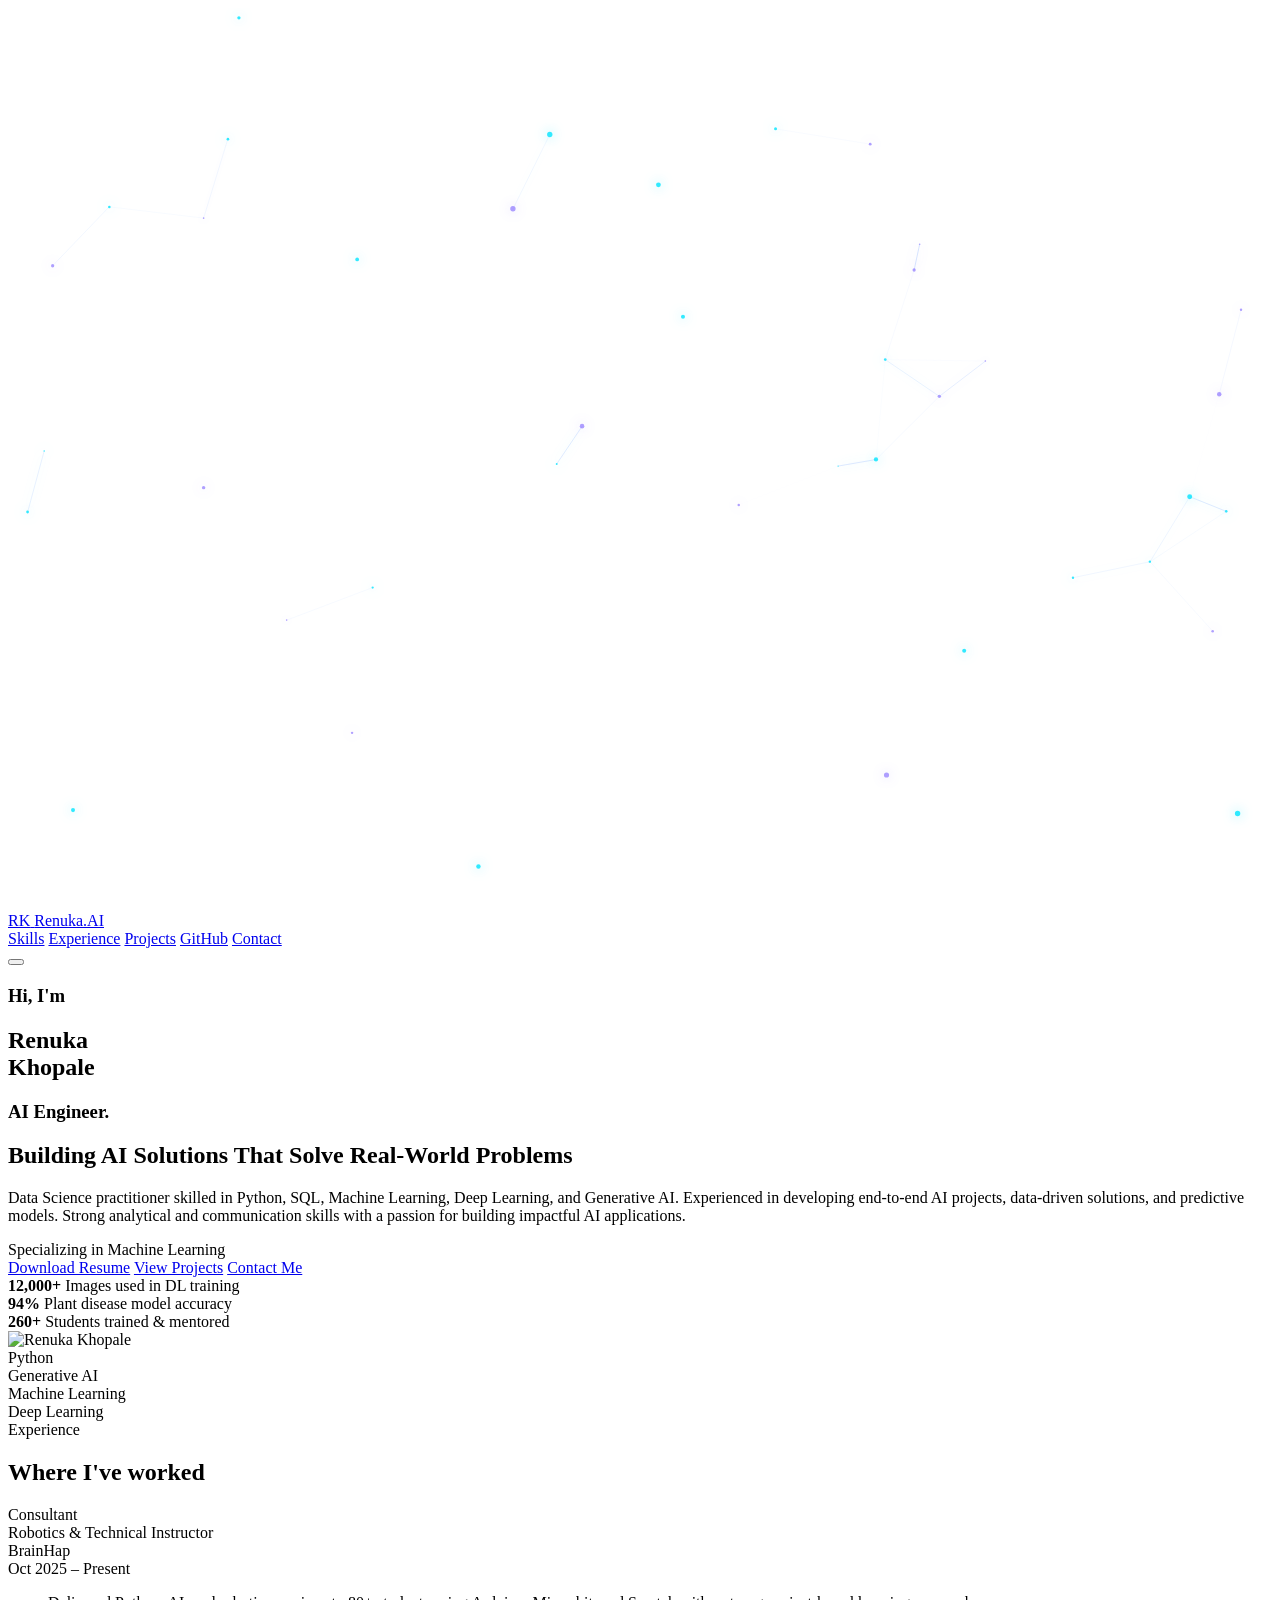
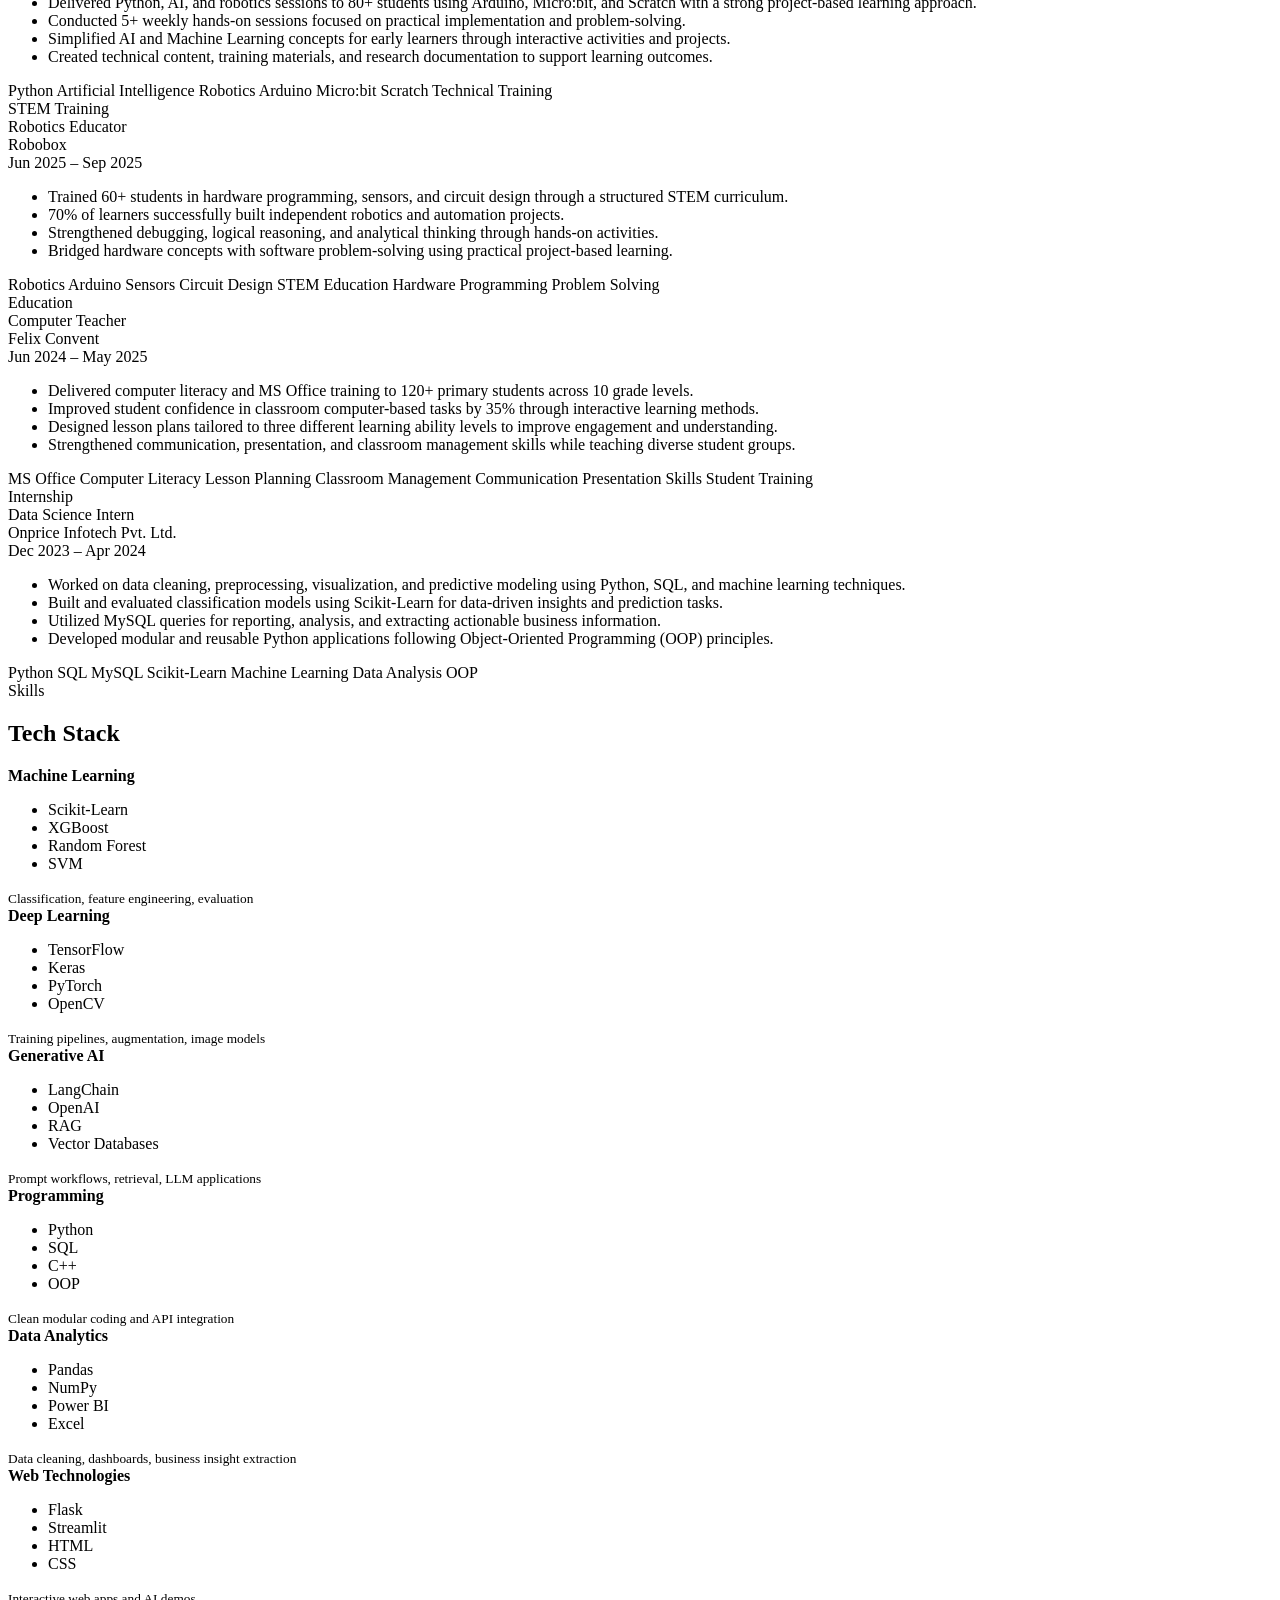
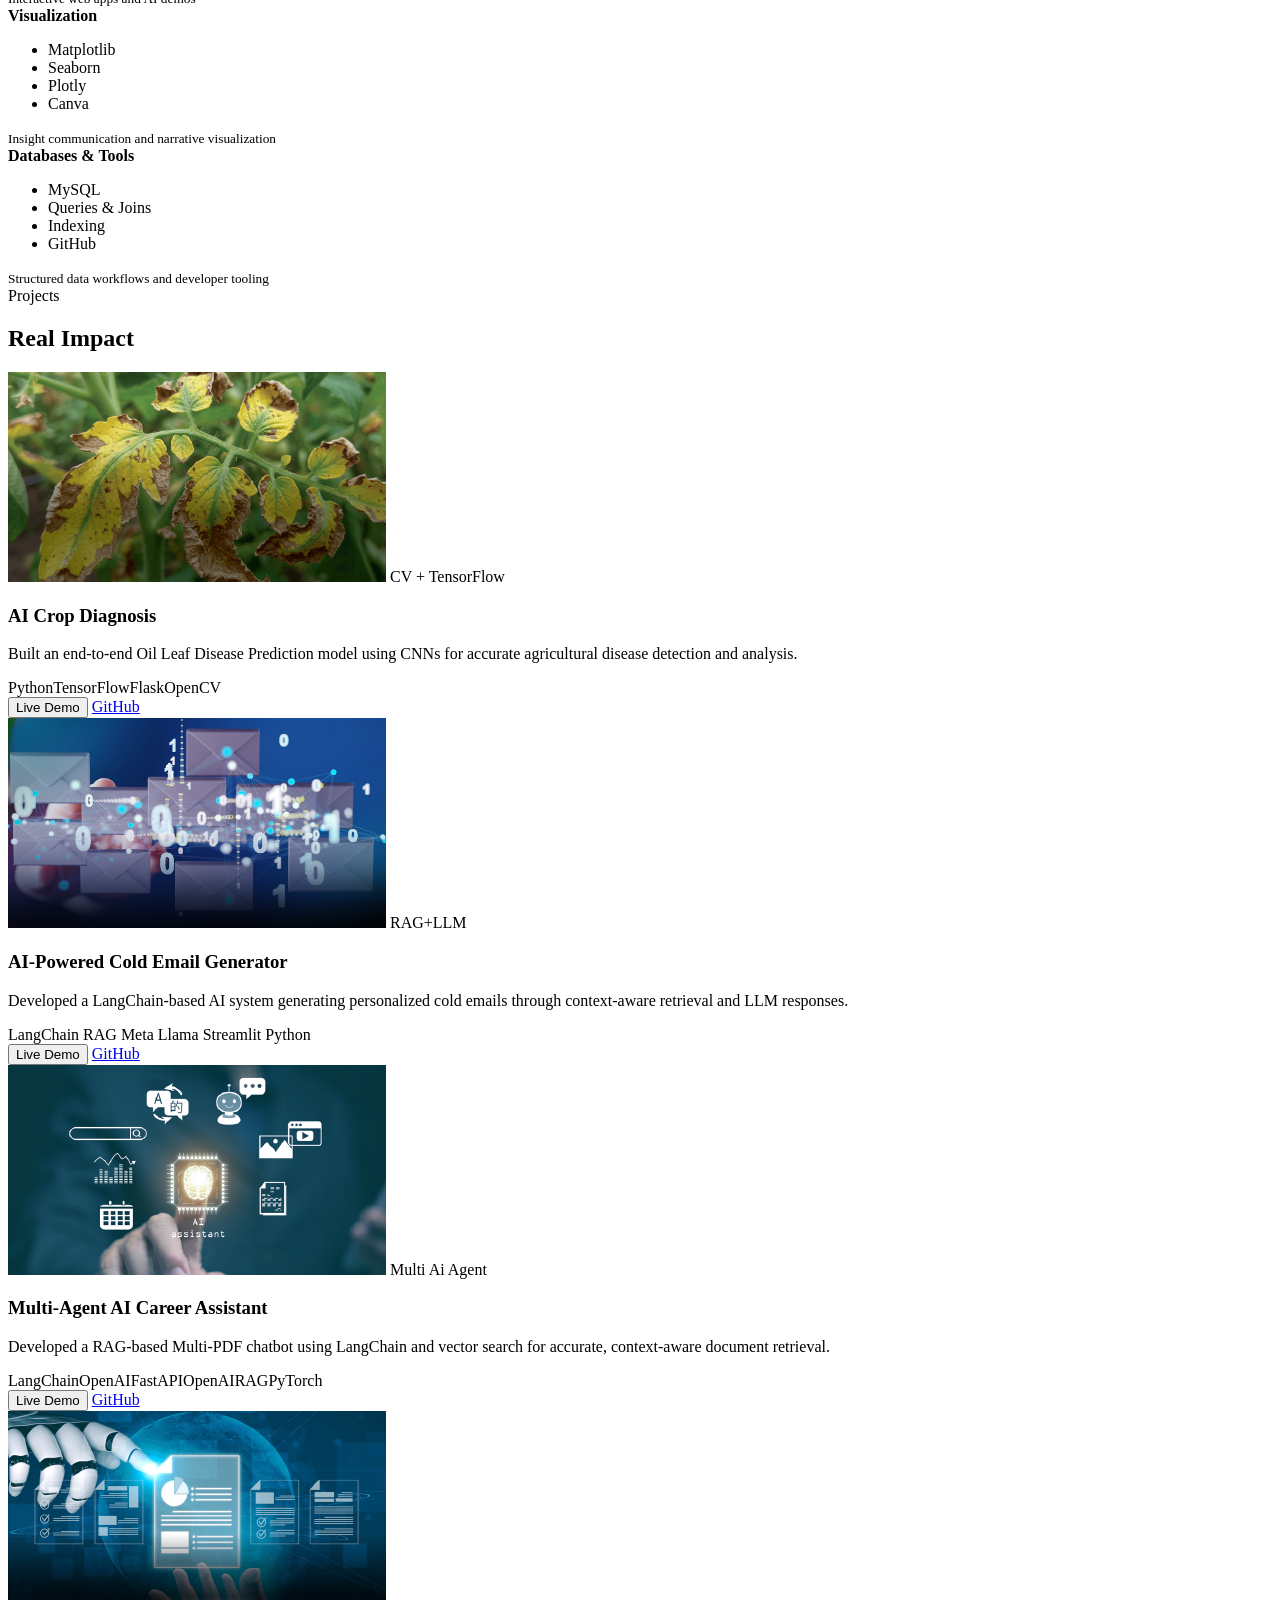
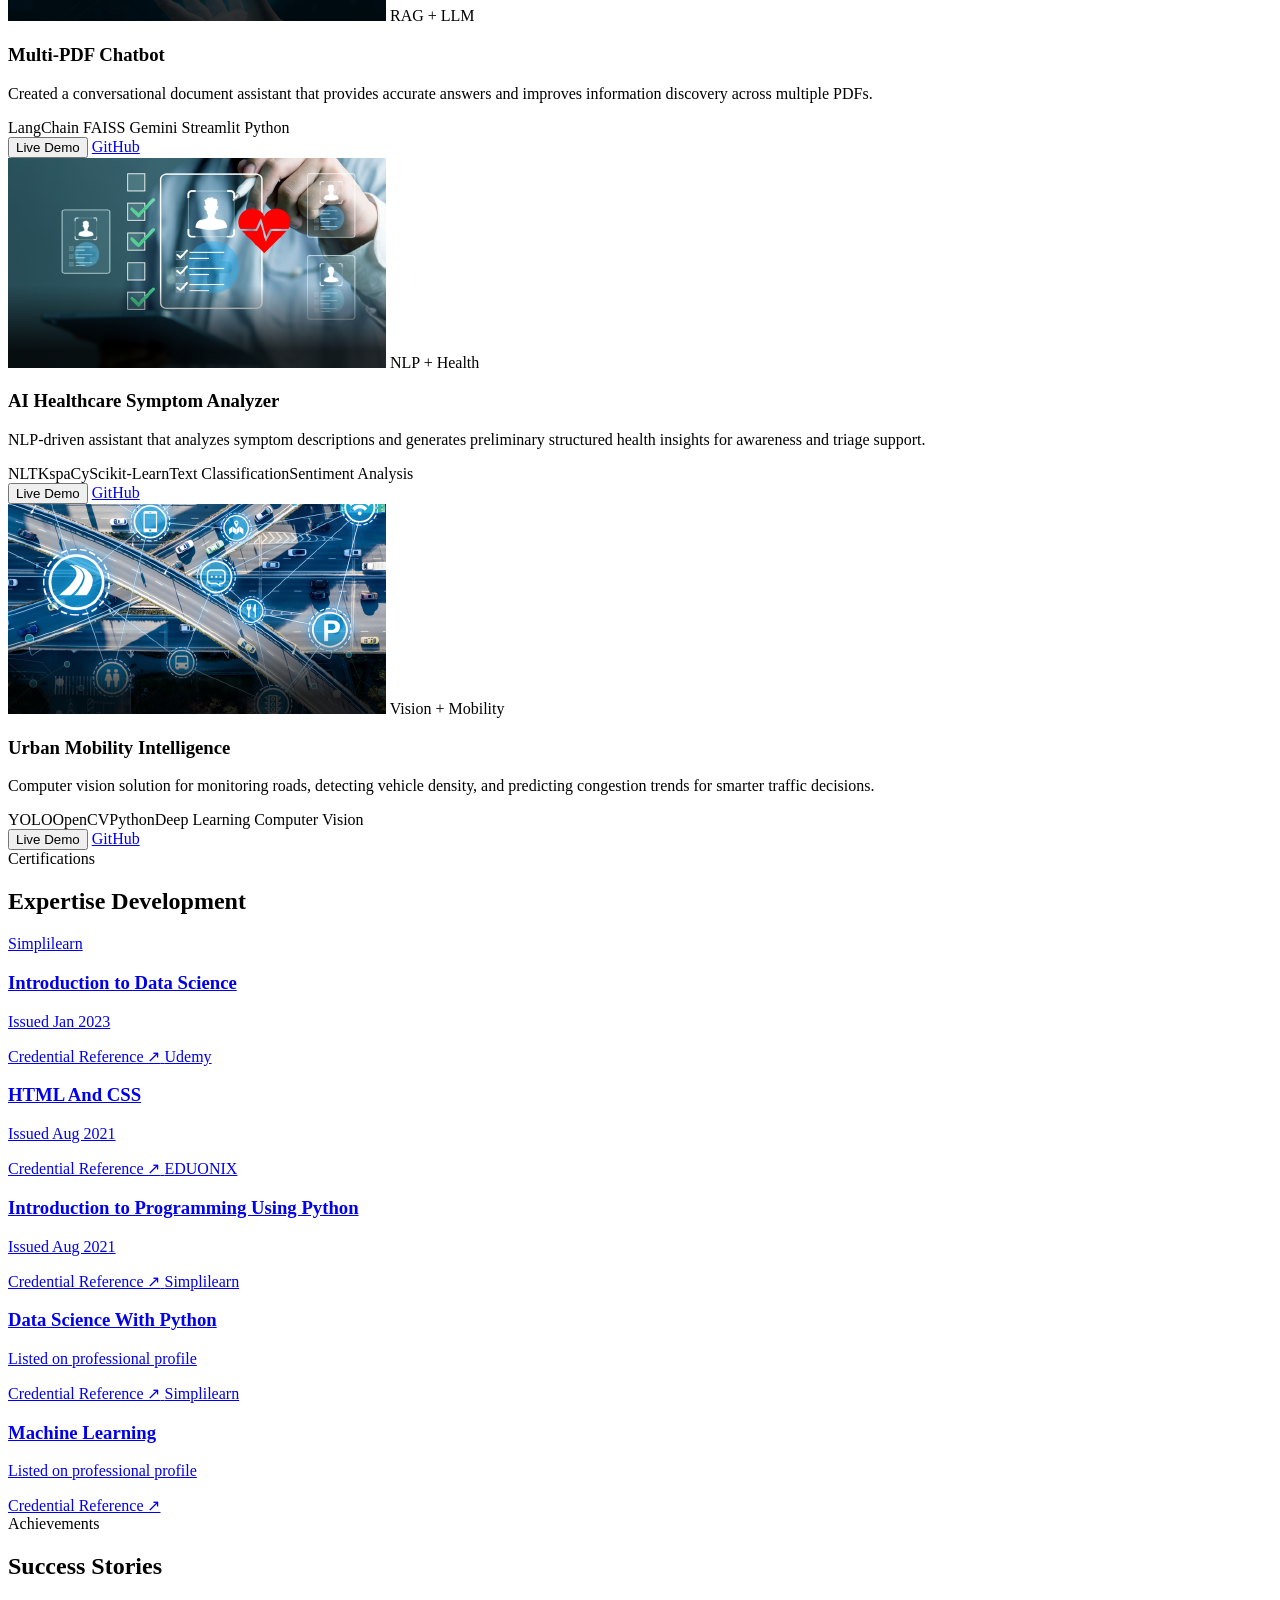
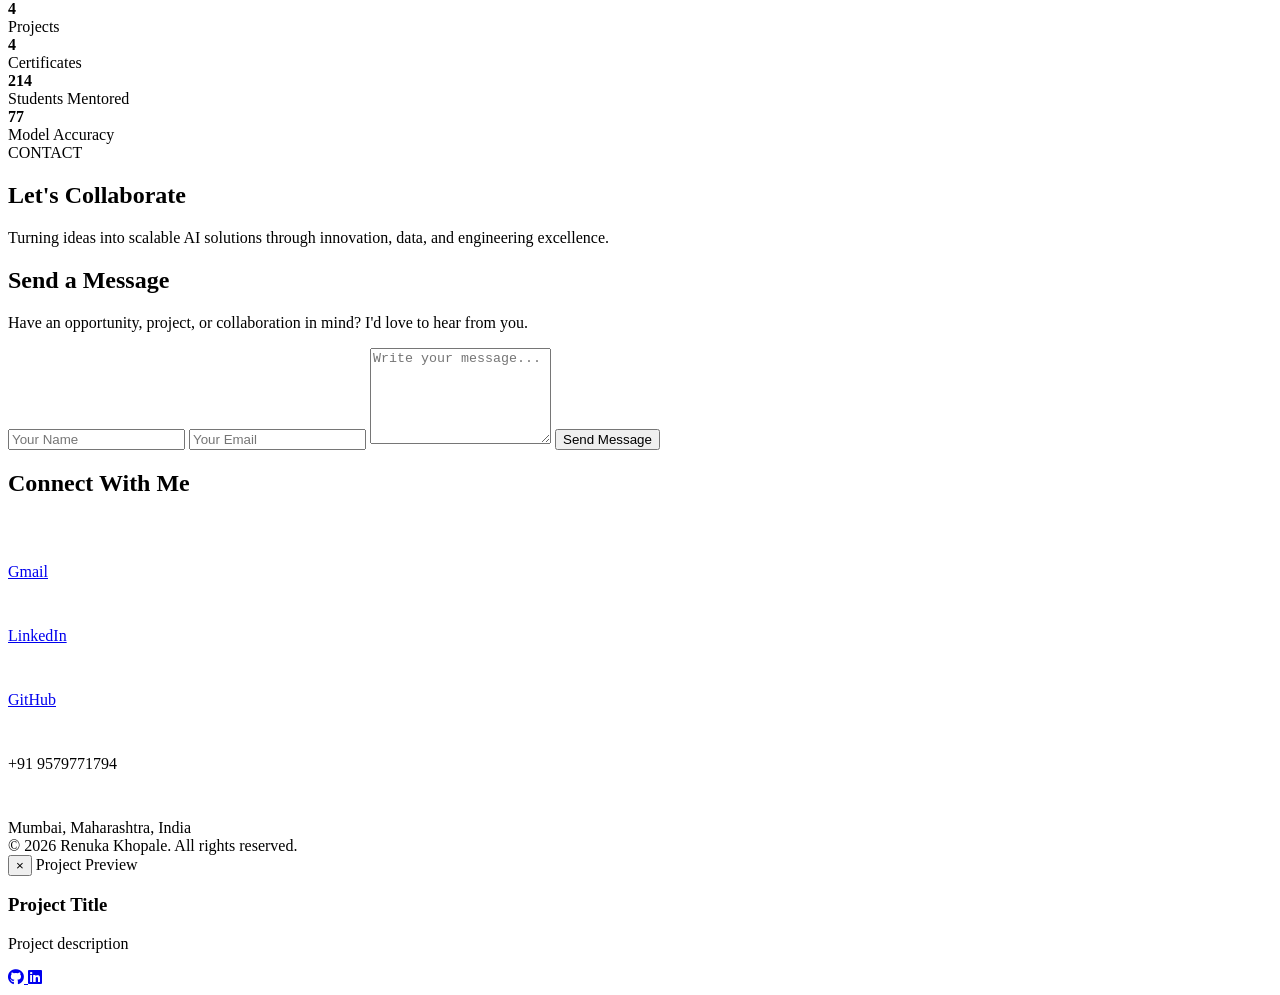
==== commit 69a3a4eb: "Update index.html" ====
--- a/index.html
+++ b/index.html
@@ -116,7 +116,7 @@
               <span class="typing-text" id="typingText">Machine Learning</span>
             </div>
             <div class="hero-cta">
-              <a class="btn btn-primary magnetic" href="assets/resume/Renuka_KCV.pdf" download>Download Resume</a>
+              <a class="btn btn-primary magnetic" href="Renuka_KCV_New.pdf" download>Download Resume</a>
               <a class="btn btn-secondary magnetic" href="#projects">View Projects</a>
               <a class="btn btn-ghost magnetic" href="#contact">Contact Me</a>
             </div>
@@ -814,4 +814,4 @@
 </body>
 
 
-</html>+</html>
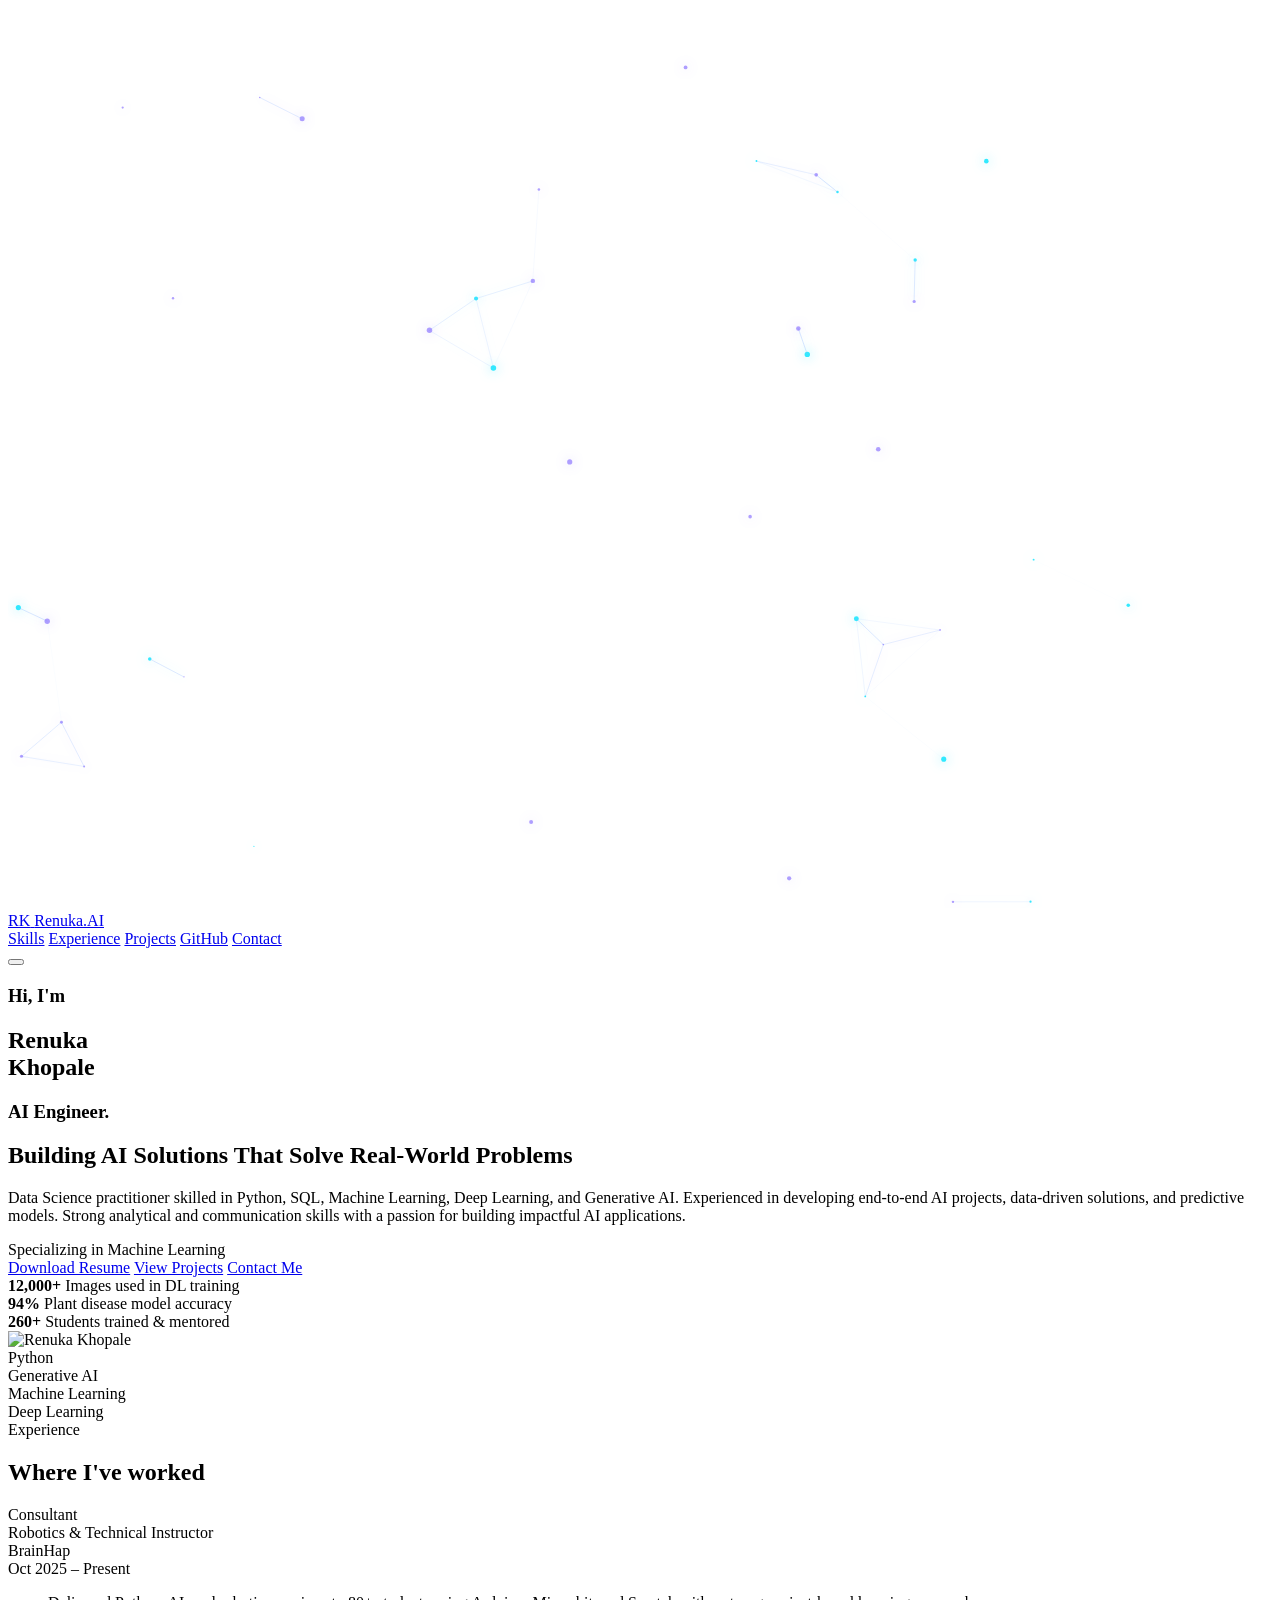
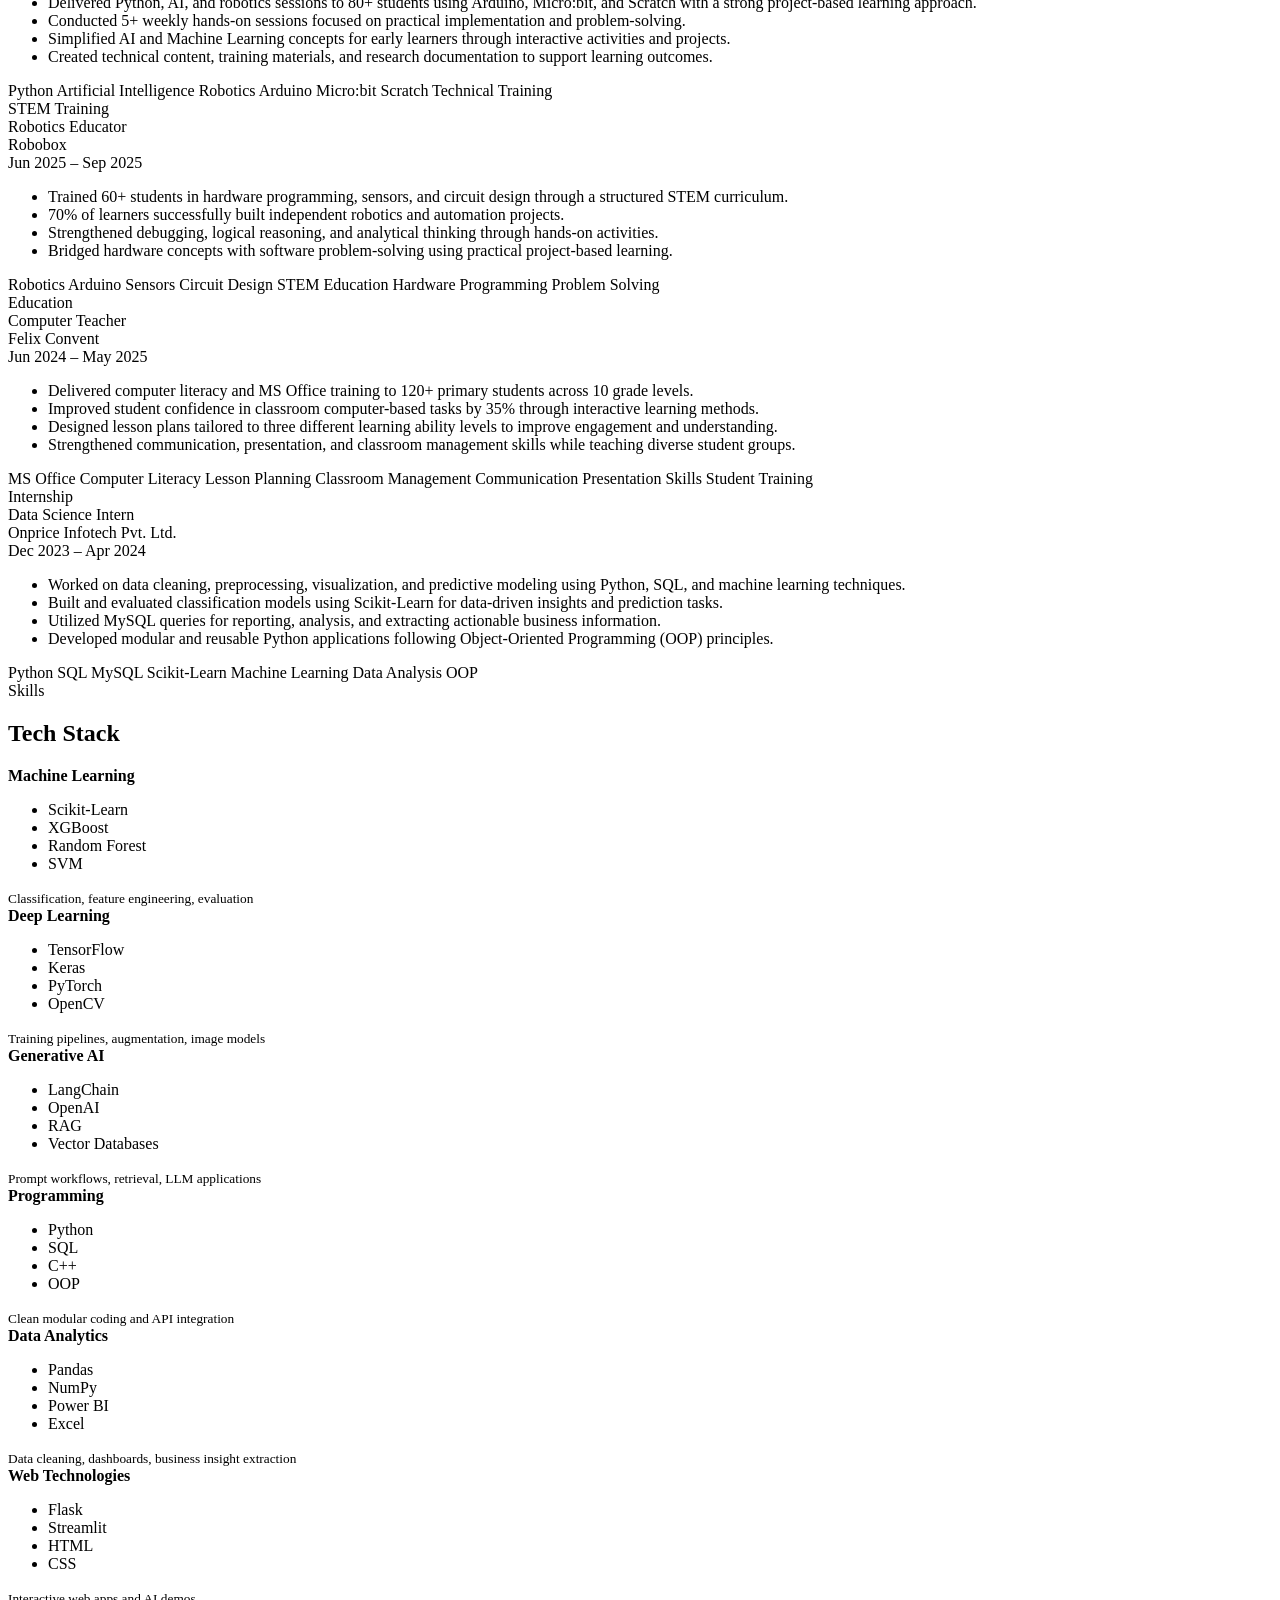
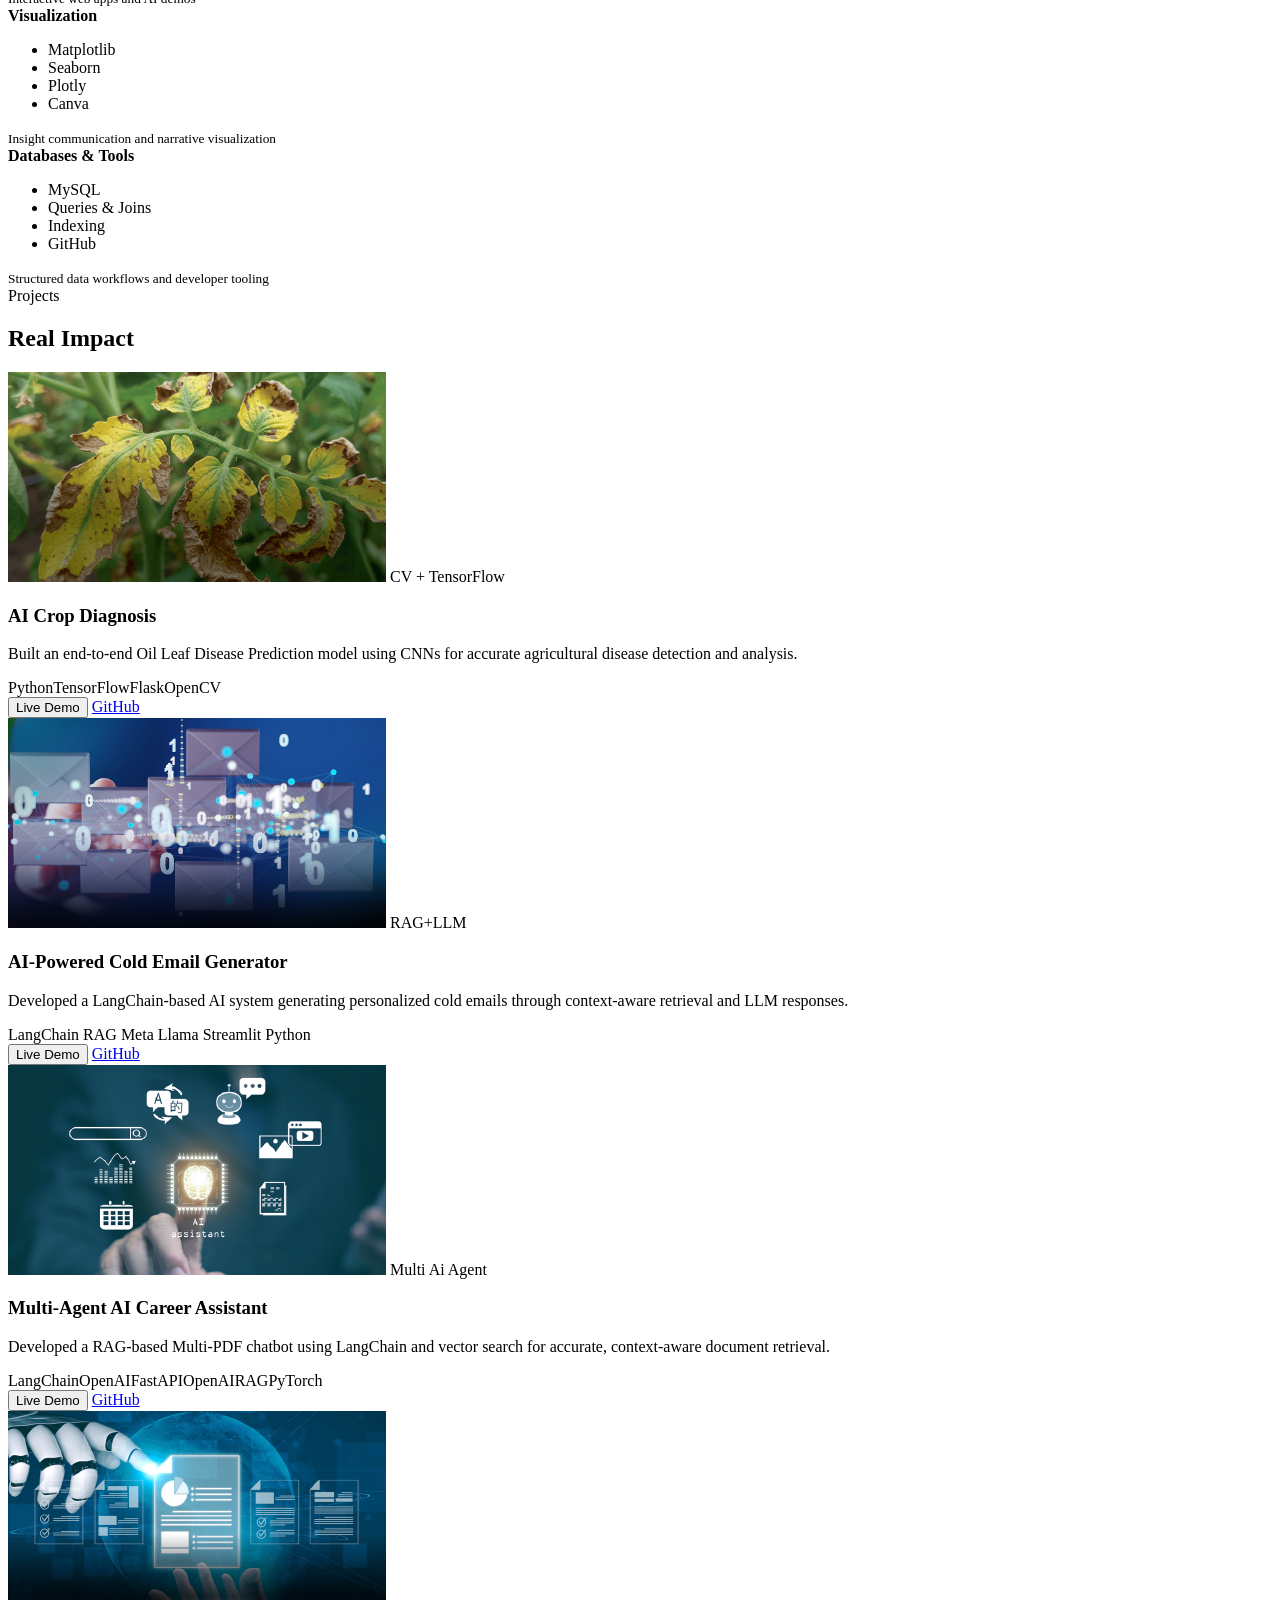
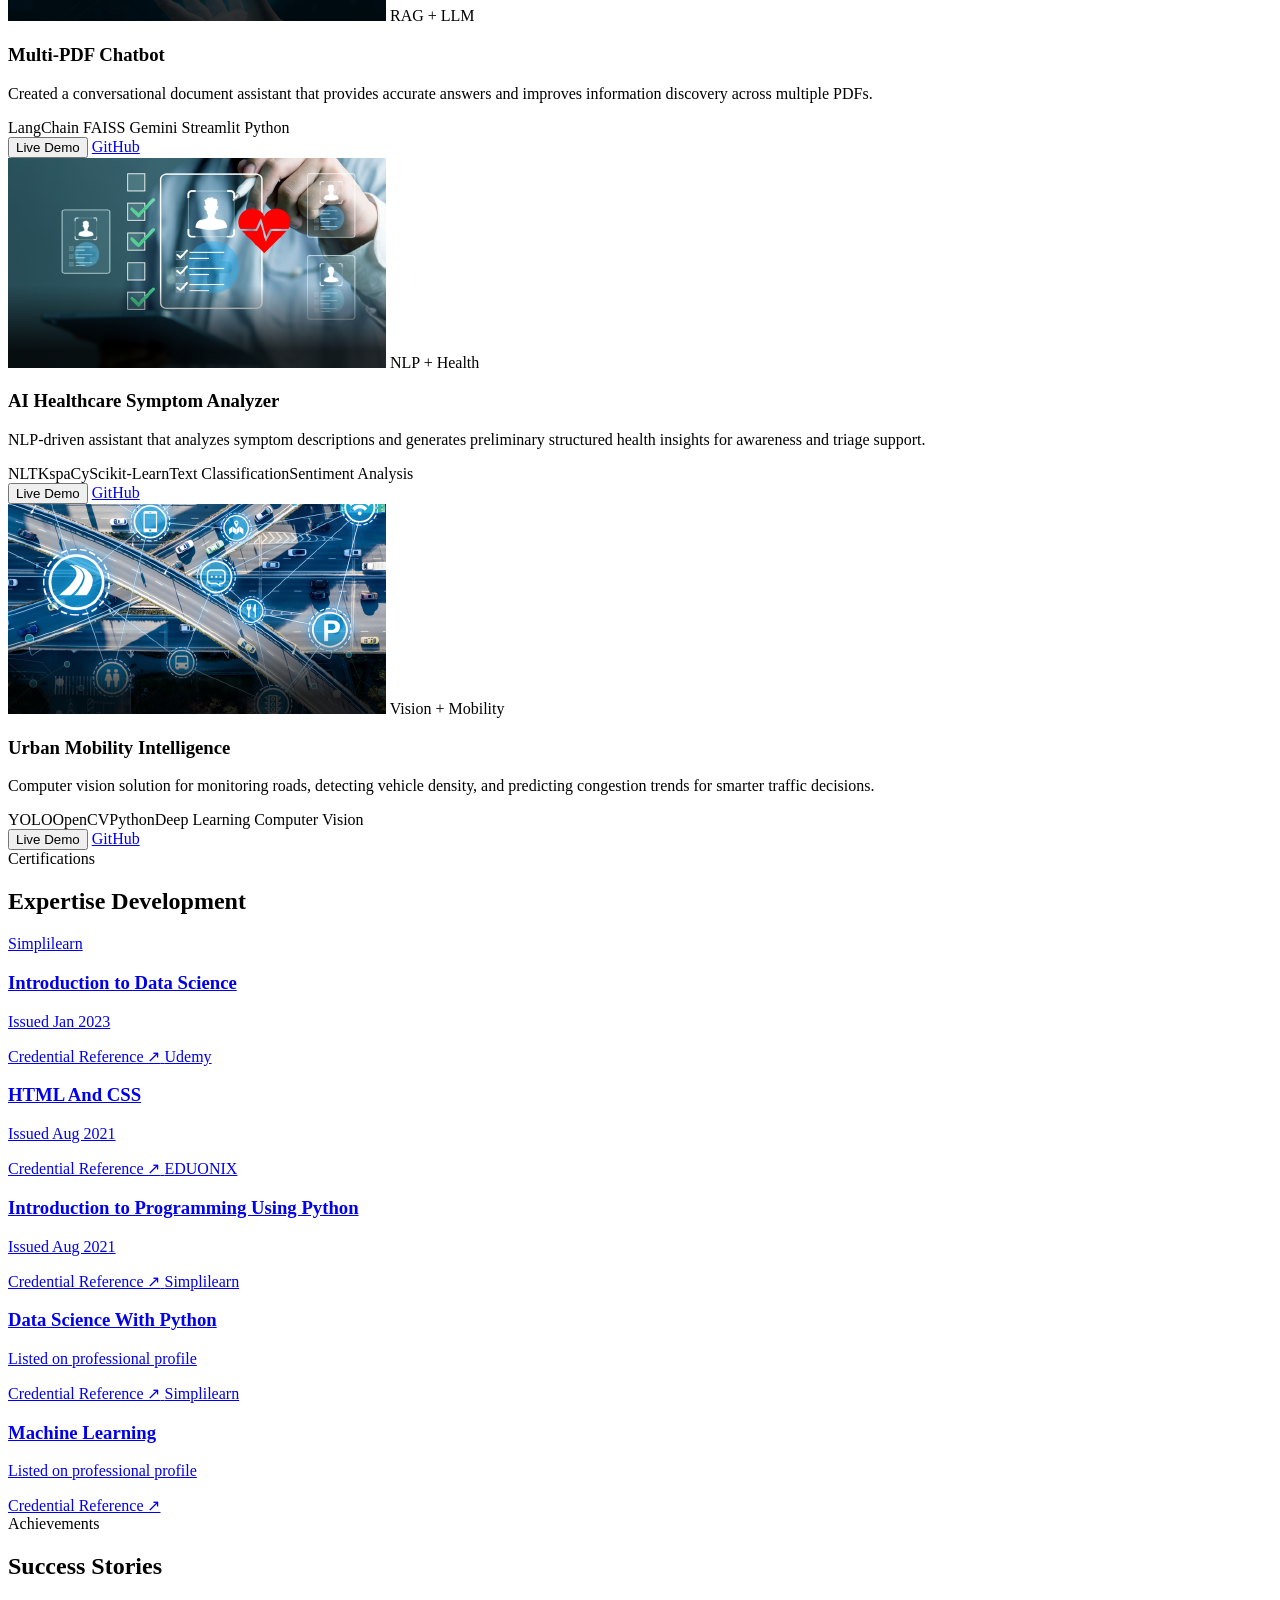
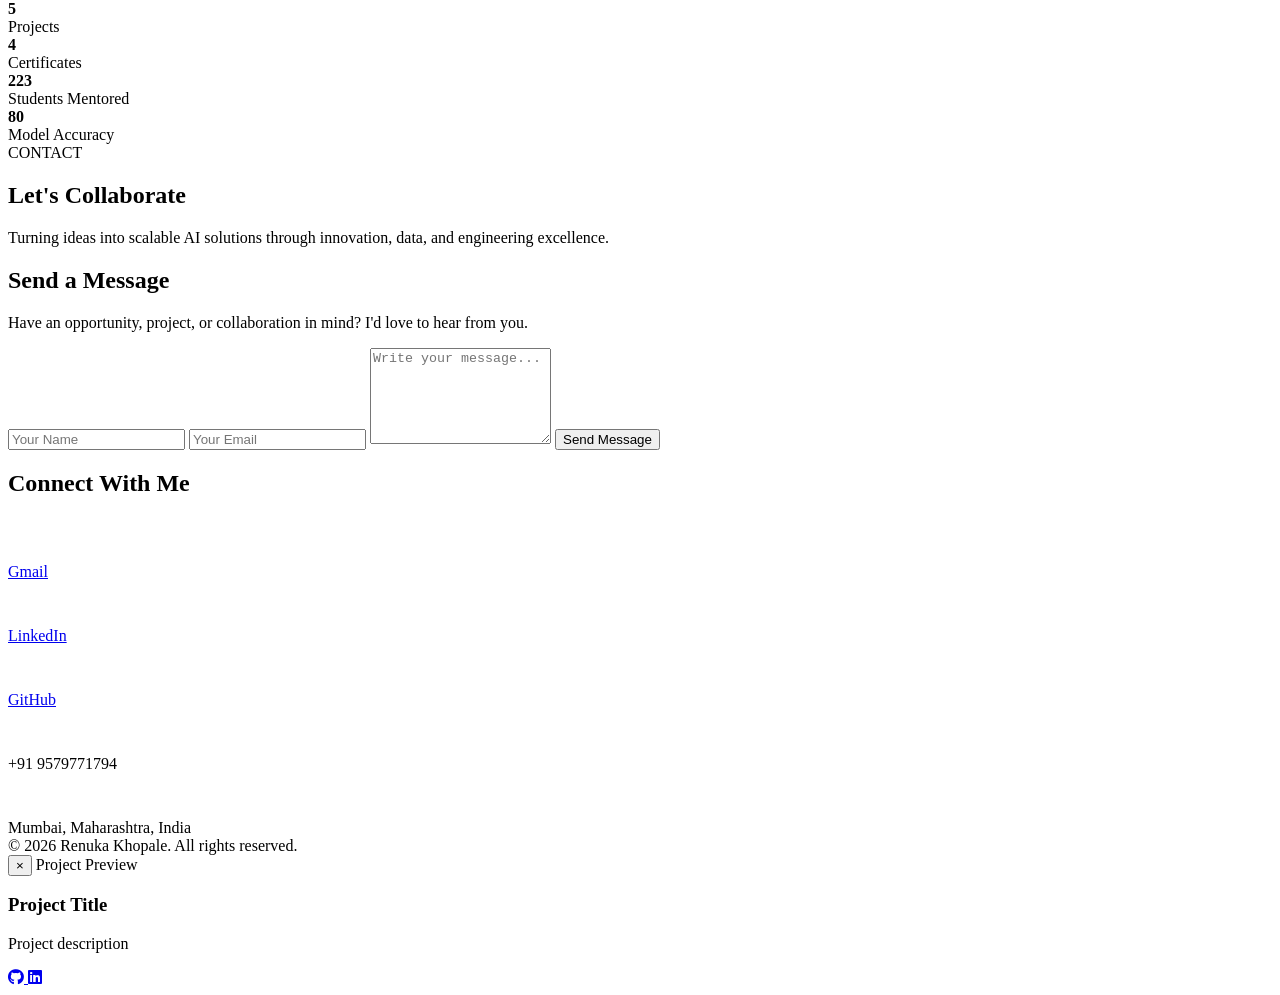
==== commit b28e6968: "Update index.html" ====
--- a/index.html
+++ b/index.html
@@ -116,7 +116,7 @@
               <span class="typing-text" id="typingText">Machine Learning</span>
             </div>
             <div class="hero-cta">
-              <a class="btn btn-primary magnetic" href="Renuka_KCV_New.pdf" download>Download Resume</a>
+              <a class="btn btn-primary magnetic" href="assets/resume/Renuka_KCV_New.pdf" download>Download Resume</a>
               <a class="btn btn-secondary magnetic" href="#projects">View Projects</a>
               <a class="btn btn-ghost magnetic" href="#contact">Contact Me</a>
             </div>
